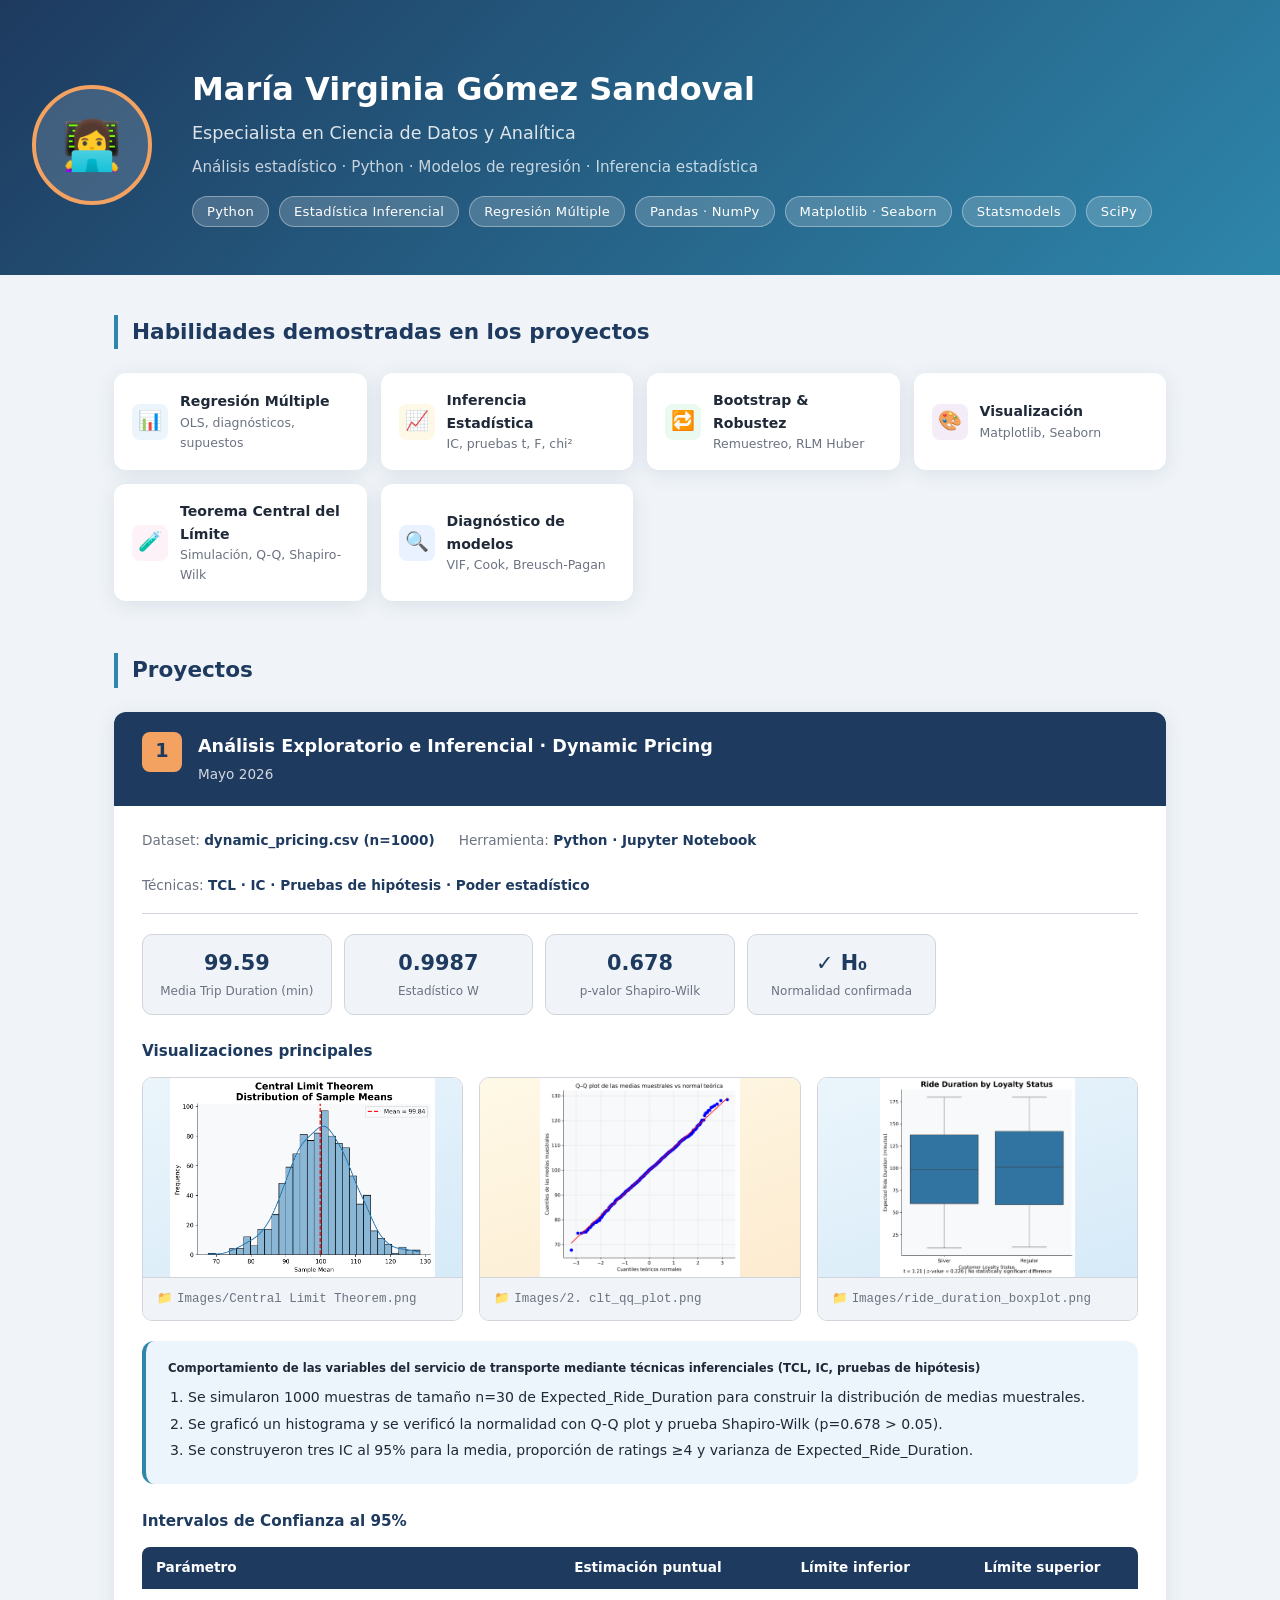
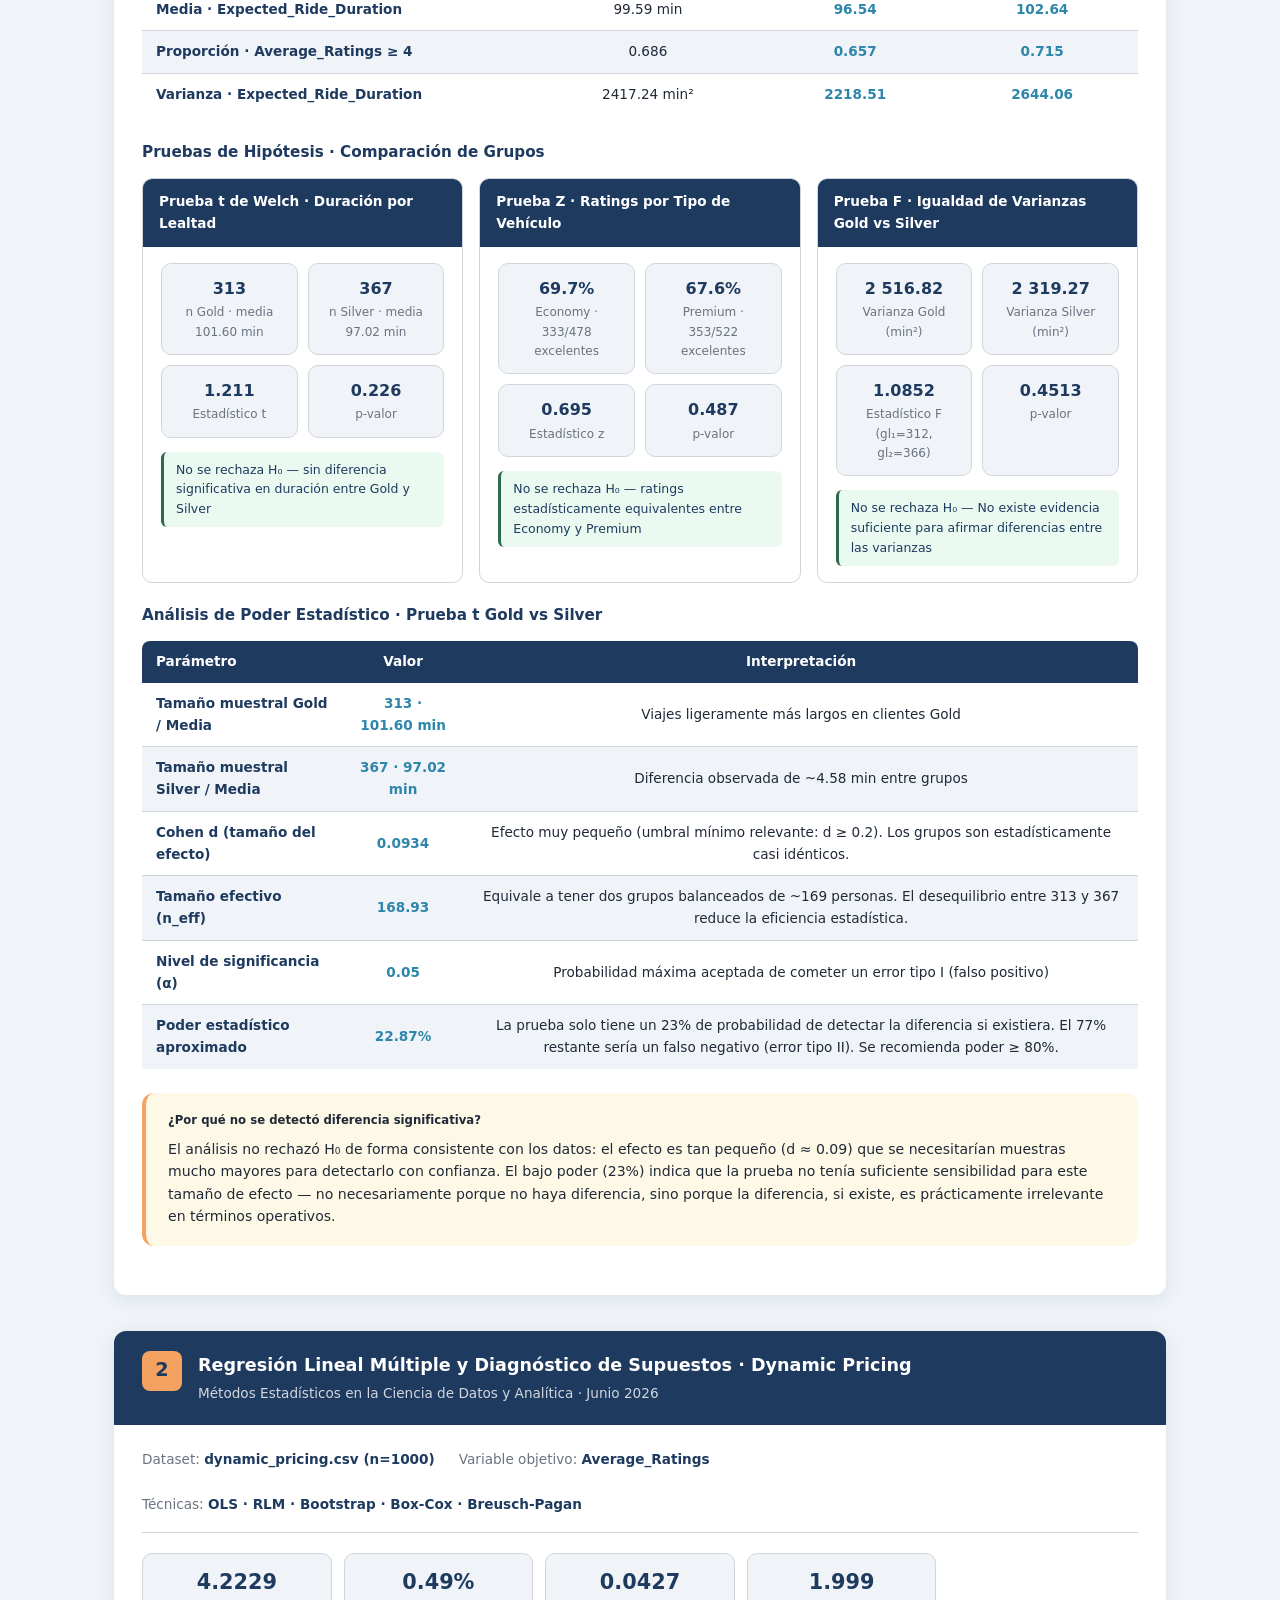
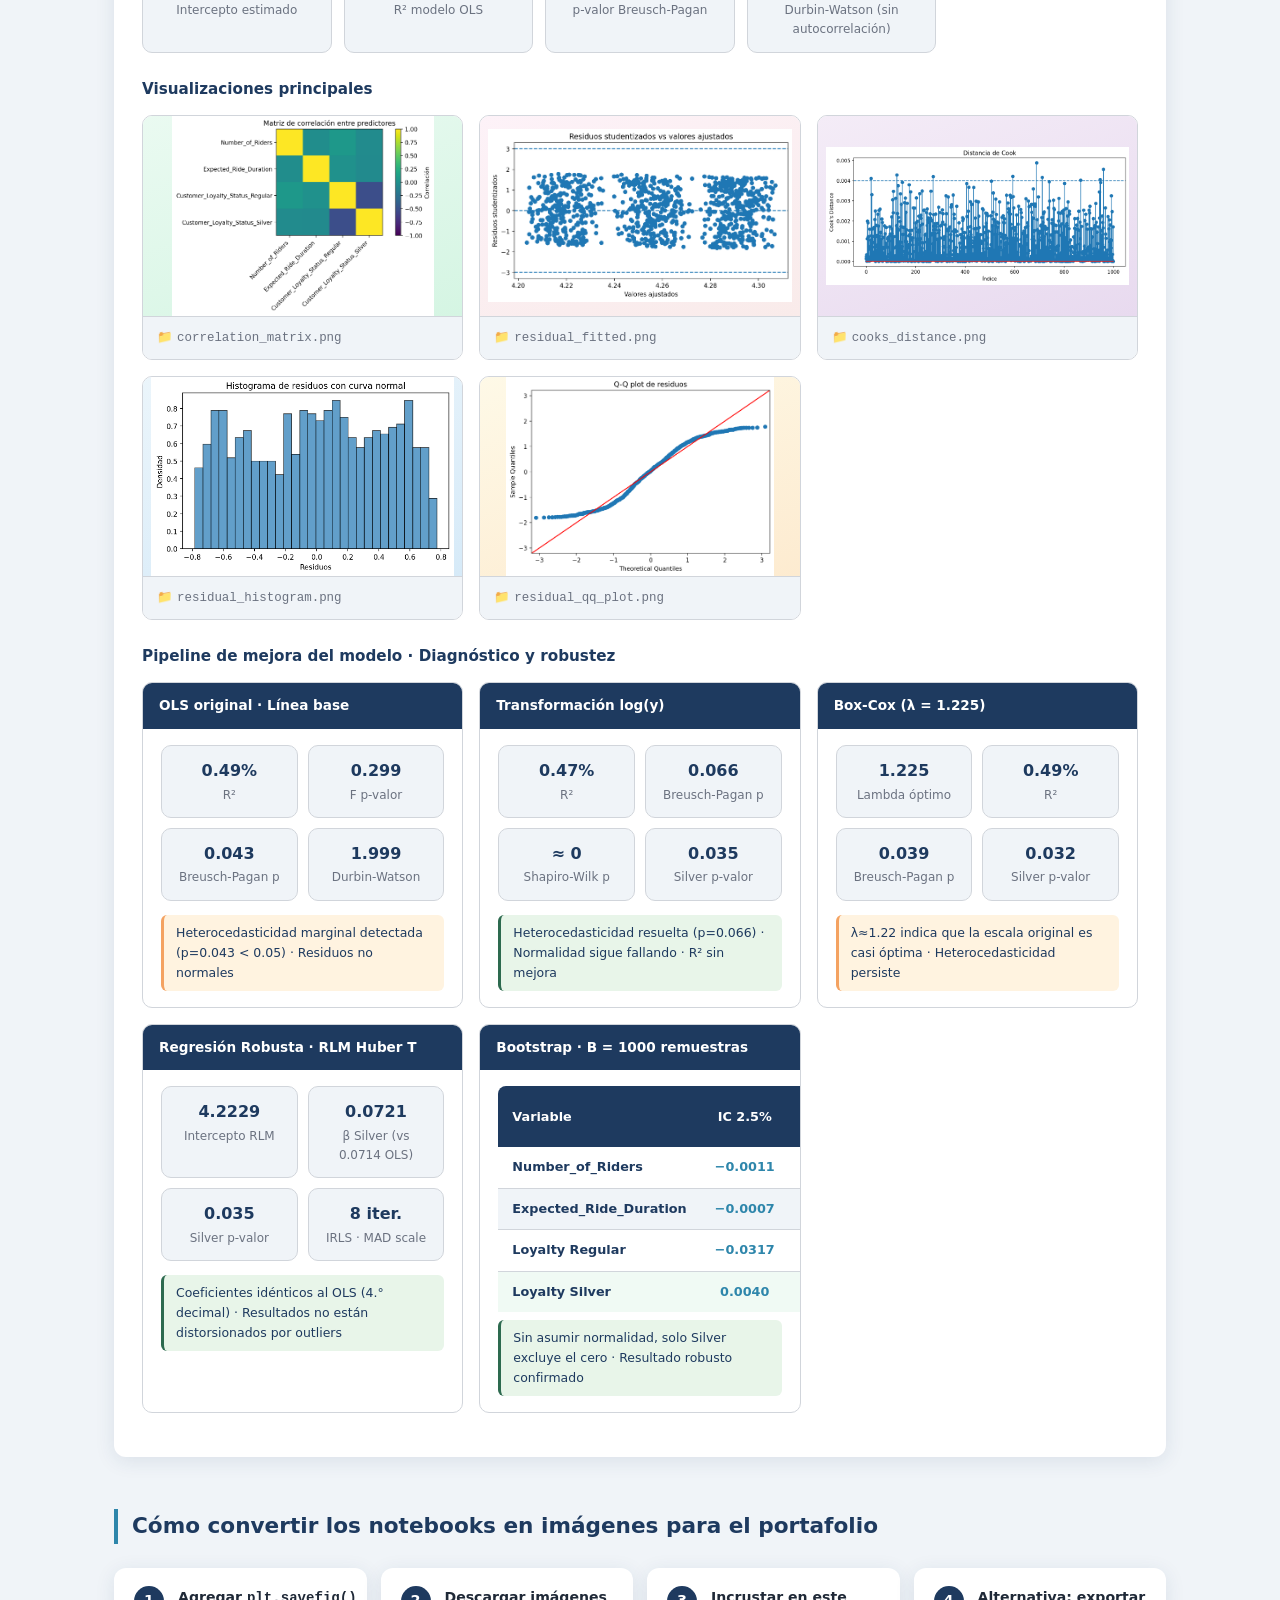
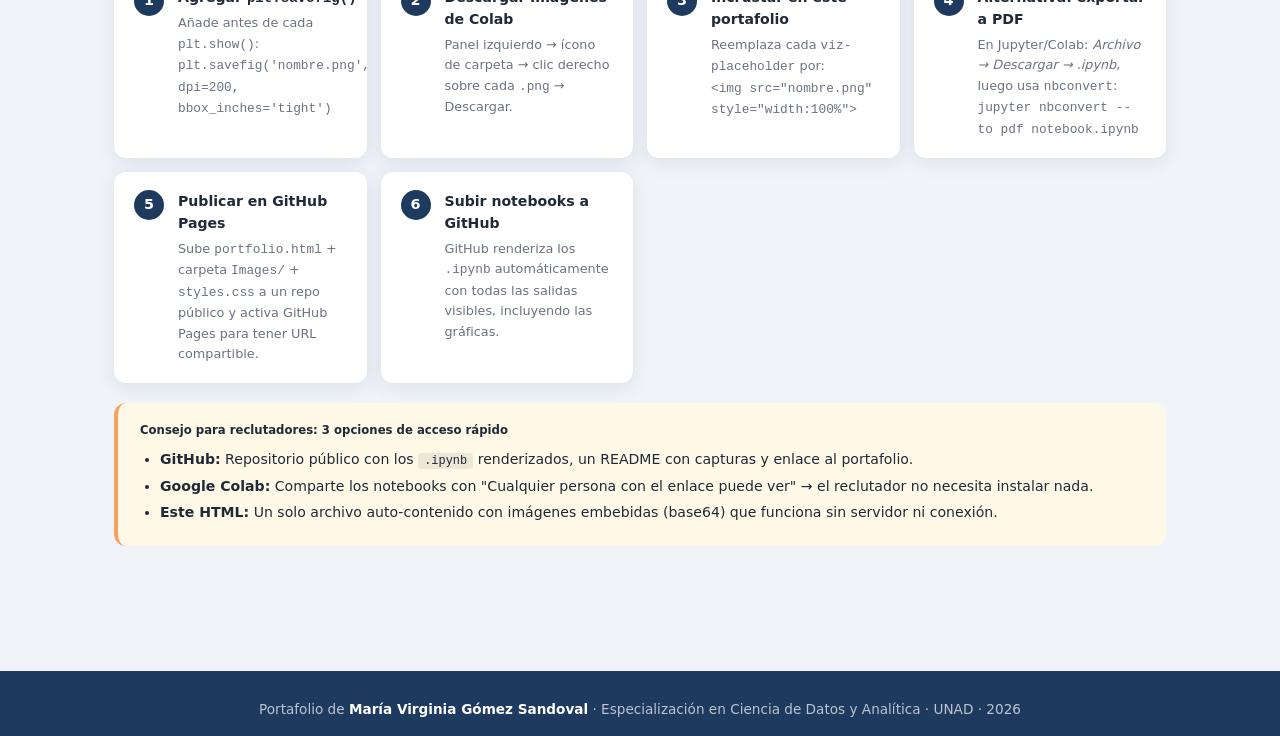
==== portfolio.html @ 922d4722 "Version estable del portafolio" ====
<!DOCTYPE html>
<html lang="es">
<head>
  <meta charset="UTF-8" />
  <meta name="viewport" content="width=device-width, initial-scale=1.0" />
  <title>Portafolio – María Virginia Gómez Sandoval</title>
  <link rel="stylesheet" href="styles.css" />
</head>
<body>

<!-- ══════════════════════════════════════════════════════════
     HERO
══════════════════════════════════════════════════════════ -->
<div class="hero">
  <div class="avatar">👩‍💻</div>
  <div class="hero-text">
    <h1>María Virginia Gómez Sandoval</h1>
    <h2>Especialista en Ciencia de Datos y Analítica</h2>
    <p>Análisis estadístico · Python · Modelos de regresión · Inferencia estadística</p>
    <div class="badges">
      <span class="badge">Python</span>
      <span class="badge">Estadística Inferencial</span>
      <span class="badge">Regresión Múltiple</span>
      <span class="badge">Pandas · NumPy</span>
      <span class="badge">Matplotlib · Seaborn</span>
      <span class="badge">Statsmodels</span>
      <span class="badge">SciPy</span>
    </div>
  </div>
</div>

<!-- ══════════════════════════════════════════════════════════
     CONTENIDO PRINCIPAL
══════════════════════════════════════════════════════════ -->
<div class="container">

  <!-- ─── HABILIDADES ─────────────────────────────────────── -->
  <section>
    <h2 class="section-title">Habilidades demostradas en los proyectos</h2>
    <div class="skills-grid">
      <div class="skill-card">
        <div class="skill-icon skill-icon--blue">📊</div>
        <div>
          <h4>Regresión Múltiple</h4>
          <p>OLS, diagnósticos, supuestos</p>
        </div>
      </div>
      <div class="skill-card">
        <div class="skill-icon skill-icon--yellow">📈</div>
        <div>
          <h4>Inferencia Estadística</h4>
          <p>IC, pruebas t, F, chi²</p>
        </div>
      </div>
      <div class="skill-card">
        <div class="skill-icon skill-icon--green">🔁</div>
        <div>
          <h4>Bootstrap & Robustez</h4>
          <p>Remuestreo, RLM Huber</p>
        </div>
      </div>
      <div class="skill-card">
        <div class="skill-icon skill-icon--purple">🎨</div>
        <div>
          <h4>Visualización</h4>
          <p>Matplotlib, Seaborn</p>
        </div>
      </div>
      <div class="skill-card">
        <div class="skill-icon skill-icon--pink">🧪</div>
        <div>
          <h4>Teorema Central del Límite</h4>
          <p>Simulación, Q-Q, Shapiro-Wilk</p>
        </div>
      </div>
      <div class="skill-card">
        <div class="skill-icon skill-icon--sky">🔍</div>
        <div>
          <h4>Diagnóstico de modelos</h4>
          <p>VIF, Cook, Breusch-Pagan</p>
        </div>
      </div>
    </div>
  </section>

  <!-- ─── PROYECTO 1 ──────────────────────────────────────── -->
  <section>
    <h2 class="section-title">Proyectos</h2>

    <div class="project-card">
      <div class="project-header">
        <div class="proj-number">1</div>
        <div>
          <h3>Análisis Exploratorio e Inferencial · Dynamic Pricing</h3>
          <p>Mayo 2026</p>
        </div>
      </div>

      <div class="project-body">

        <div class="project-meta">
          <div class="meta-item"><span>Dataset: </span><strong>dynamic_pricing.csv (n=1000)</strong></div>
          <div class="meta-item"><span>Herramienta: </span><strong>Python · Jupyter Notebook</strong></div>
          <div class="meta-item"><span>Técnicas: </span><strong>TCL · IC · Pruebas de hipótesis · Poder estadístico</strong></div>
        </div>

        <!-- Resultados numéricos clave -->
        <div class="results-grid">
          <div class="result-chip">
            <div class="value">99.59</div>
            <div class="label">Media Trip Duration (min)</div>
          </div>
          <div class="result-chip">
            <div class="value">0.9987</div>
            <div class="label">Estadístico W</div>
          </div>
          <div class="result-chip">
            <div class="value">0.678</div>
            <div class="label">p-valor Shapiro-Wilk</div>
          </div>
          <div class="result-chip">
            <div class="value">✓ H₀</div>
            <div class="label">Normalidad confirmada</div>
          </div>
        </div>

        <!-- Visualizaciones TCL -->
        <div class="viz-section">
          <h4>Visualizaciones principales</h4>
          <div class="viz-grid">

            <!-- Histograma -->
            <div class="viz-card">
              <div class="viz-placeholder viz-histogram">
                <img src="Images/Central Limit Theorem.png" alt="TCL · Distribución de medias muestrales" />
              </div>
              <div class="viz-card-footer">📁 <code>Images/Central Limit Theorem.png</code></div>
            </div>

            <div class="viz-card">
              <div class="viz-placeholder viz-qqplot">
                <img src="Images/qq_plot.png" alt="Q-Q Plot · Medias muestrales vs Normal teórica" />
              </div>
              <div class="viz-card-footer">📁 <code>Images/2. clt_qq_plot.png</code></div>
            </div>

            <!-- Boxplot -->
            <div class="viz-card">
              <div class="viz-placeholder viz-boxplot">
                <img src="Images/ride_duration_boxplot.png" alt="Boxplot · Expected Ride Duration por grupo" />
              </div>
              <div class="viz-card-footer">📁 <code>Images/ride_duration_boxplot.png</code></div>
            </div>

          </div>
        </div>

        <div class="info-box blue">
          <h5>Comportamiento de las variables del servicio de transporte mediante técnicas inferenciales (TCL, IC, pruebas de hipótesis)</h5>
          <ol>
            <li>Se simularon 1000 muestras de tamaño n=30 de Expected_Ride_Duration para construir la distribución de medias muestrales.</li>
            <li>Se graficó un histograma y se verificó la normalidad con Q-Q plot y prueba Shapiro-Wilk (p=0.678 &gt; 0.05).</li>
            <li>Se construyeron tres IC al 95% para la media, proporción de ratings ≥4 y varianza de Expected_Ride_Duration.</li>
          </ol>
        </div>

        <!-- Intervalos de Confianza -->
        <div class="viz-section">
          <h4>Intervalos de Confianza al 95%</h4>
          <table class="stats-table">
            <thead>
              <tr>
                <th>Parámetro</th>
                <th>Estimación puntual</th>
                <th>Límite inferior</th>
                <th>Límite superior</th>
              </tr>
            </thead>
            <tbody>
              <tr>
                <td>Media · Expected_Ride_Duration</td>
                <td>99.59 min</td>
                <td class="td-value">96.54</td>
                <td class="td-value">102.64</td>
              </tr>
              <tr>
                <td>Proporción · Average_Ratings ≥ 4</td>
                <td>0.686</td>
                <td class="td-value">0.657</td>
                <td class="td-value">0.715</td>
              </tr>
              <tr>
                <td>Varianza · Expected_Ride_Duration</td>
                <td>2417.24 min²</td>
                <td class="td-value">2218.51</td>
                <td class="td-value">2644.06</td>
              </tr>
            </tbody>
          </table>

          <!-- Pruebas de Hipótesis -->
          <h4 class="subsection-title">Pruebas de Hipótesis · Comparación de Grupos</h4>
          <div class="viz-grid viz-grid--wide">

            <div class="viz-card">
              <div class="test-card-header">Prueba t de Welch · Duración por Lealtad</div>
              <div class="test-card-body">
                <div class="test-chips-grid">
                  <div class="result-chip result-chip--sm">
                    <div class="value">313</div>
                    <div class="label">n Gold · media 101.60 min</div>
                  </div>
                  <div class="result-chip result-chip--sm">
                    <div class="value">367</div>
                    <div class="label">n Silver · media 97.02 min</div>
                  </div>
                  <div class="result-chip result-chip--sm">
                    <div class="value">1.211</div>
                    <div class="label">Estadístico t</div>
                  </div>
                  <div class="result-chip result-chip--sm">
                    <div class="value">0.226</div>
                    <div class="label">p-valor</div>
                  </div>
                </div>
                <div class="conclusion-box">
                  No se rechaza H₀ — sin diferencia significativa en duración entre Gold y Silver
                </div>
              </div>
            </div>

            <div class="viz-card">
              <div class="test-card-header">Prueba Z · Ratings por Tipo de Vehículo</div>
              <div class="test-card-body">
                <div class="test-chips-grid">
                  <div class="result-chip result-chip--sm">
                    <div class="value">69.7%</div>
                    <div class="label">Economy · 333/478 excelentes</div>
                  </div>
                  <div class="result-chip result-chip--sm">
                    <div class="value">67.6%</div>
                    <div class="label">Premium · 353/522 excelentes</div>
                  </div>
                  <div class="result-chip result-chip--sm">
                    <div class="value">0.695</div>
                    <div class="label">Estadístico z</div>
                  </div>
                  <div class="result-chip result-chip--sm">
                    <div class="value">0.487</div>
                    <div class="label">p-valor</div>
                  </div>
                </div>
                <div class="conclusion-box">
                  No se rechaza H₀ — ratings estadísticamente equivalentes entre Economy y Premium
                </div>
              </div>
            </div>

            <div class="viz-card">
              <div class="test-card-header">Prueba F · Igualdad de Varianzas Gold vs Silver</div>
              <div class="test-card-body">
                <div class="test-chips-grid">
                  <div class="result-chip result-chip--sm">
                    <div class="value">2 516.82</div>
                    <div class="label">Varianza Gold (min²)</div>
                  </div>
                  <div class="result-chip result-chip--sm">
                    <div class="value">2 319.27</div>
                    <div class="label">Varianza Silver (min²)</div>
                  </div>
                  <div class="result-chip result-chip--sm">
                    <div class="value">1.0852</div>
                    <div class="label">Estadístico F (gl₁=312, gl₂=366)</div>
                  </div>
                  <div class="result-chip result-chip--sm">
                    <div class="value">0.4513</div>
                    <div class="label">p-valor</div>
                  </div>
                </div>
                <div class="conclusion-box">
                  No se rechaza H₀ — No existe evidencia suficiente para afirmar diferencias entre las varianzas
                </div>
              </div>
            </div>

          </div>

          <!-- Análisis de poder estadístico -->
          <h4 class="subsection-title">Análisis de Poder Estadístico · Prueba t Gold vs Silver</h4>
          <table class="stats-table">
            <thead>
              <tr>
                <th>Parámetro</th>
                <th>Valor</th>
                <th>Interpretación</th>
              </tr>
            </thead>
            <tbody>
              <tr>
                <td>Tamaño muestral Gold / Media</td>
                <td class="td-value">313 · 101.60 min</td>
                <td>Viajes ligeramente más largos en clientes Gold</td>
              </tr>
              <tr>
                <td>Tamaño muestral Silver / Media</td>
                <td class="td-value">367 · 97.02 min</td>
                <td>Diferencia observada de ~4.58 min entre grupos</td>
              </tr>
              <tr>
                <td>Cohen d (tamaño del efecto)</td>
                <td class="td-value">0.0934</td>
                <td>Efecto muy pequeño (umbral mínimo relevante: d ≥ 0.2). Los grupos son estadísticamente casi idénticos.</td>
              </tr>
              <tr>
                <td>Tamaño efectivo (n_eff)</td>
                <td class="td-value">168.93</td>
                <td>Equivale a tener dos grupos balanceados de ~169 personas. El desequilibrio entre 313 y 367 reduce la eficiencia estadística.</td>
              </tr>
              <tr>
                <td>Nivel de significancia (α)</td>
                <td class="td-value">0.05</td>
                <td>Probabilidad máxima aceptada de cometer un error tipo I (falso positivo)</td>
              </tr>
              <tr>
                <td>Poder estadístico aproximado</td>
                <td class="td-value">22.87%</td>
                <td>La prueba solo tiene un 23% de probabilidad de detectar la diferencia si existiera. El 77% restante sería un falso negativo (error tipo II). Se recomienda poder ≥ 80%.</td>
              </tr>
            </tbody>
          </table>
          <div class="info-box amber">
            <h5>¿Por qué no se detectó diferencia significativa?</h5>
            <p>El análisis no rechazó H₀ de forma consistente con los datos: el efecto es tan pequeño (d ≈ 0.09) que se necesitarían muestras mucho mayores para detectarlo con confianza. El bajo poder (23%) indica que la prueba no tenía suficiente sensibilidad para este tamaño de efecto — no necesariamente porque no haya diferencia, sino porque la diferencia, si existe, es prácticamente irrelevante en términos operativos.</p>
          </div>

        </div>

      </div>
    </div>

    <!-- ─── PROYECTO 2 ────────────────────────────────────── -->
    <div class="project-card">
      <div class="project-header">
        <div class="proj-number">2</div>
        <div>
          <h3>Regresión Lineal Múltiple y Diagnóstico de Supuestos · Dynamic Pricing</h3>
          <p>Métodos Estadísticos en la Ciencia de Datos y Analítica · Junio 2026</p>
        </div>
      </div>

      <div class="project-body">

        <div class="project-meta">
          <div class="meta-item"><span>Dataset: </span><strong>dynamic_pricing.csv (n=1000)</strong></div>
          <div class="meta-item"><span>Variable objetivo: </span><strong>Average_Ratings</strong></div>
          <div class="meta-item"><span>Técnicas: </span><strong>OLS · RLM · Bootstrap · Box-Cox · Breusch-Pagan</strong></div>
        </div>

        <!-- Resultados numéricos clave -->
        <div class="results-grid">
          <div class="result-chip">
            <div class="value">4.2229</div>
            <div class="label">Intercepto estimado</div>
          </div>
          <div class="result-chip">
            <div class="value">0.49%</div>
            <div class="label">R² modelo OLS</div>
          </div>
          <div class="result-chip">
            <div class="value">0.0427</div>
            <div class="label">p-valor Breusch-Pagan</div>
          </div>
          <div class="result-chip">
            <div class="value">1.999</div>
            <div class="label">Durbin-Watson (sin autocorrelación)</div>
          </div>
        </div>

        <!-- Visualizaciones mockup -->
        <div class="viz-section">
          <h4>Visualizaciones principales</h4>
          <div class="viz-grid">

            <!-- Heatmap correlación -->
            <div class="viz-card">
              <div class="viz-placeholder viz-heatmap">
                <img src="Images/correlation_matrix.png" alt="Matriz de Correlación" class="viz-label">
              </div>
              <div class="viz-card-footer">
                📁 <code>correlation_matrix.png</code>
              </div>
            </div>

            <!-- Residuos vs ajustados -->
            <div class="viz-card">
              <div class="viz-placeholder viz-scatter">
                <img src="Images/residual_fitted.png" alt="Residuos vs Valores Ajustados" class="viz-label">
              </div>
              <div class="viz-card-footer">
                📁 <code>residual_fitted.png</code>
              </div>
            </div>

            <!-- Cook's distance -->
            <div class="viz-card">
              <div class="viz-placeholder viz-cook">
                <img src="Images/cooks_distance.png" alt="Distancia de Cook · Observaciones influyentes" class="viz-label">
              </div>
              <div class="viz-card-footer">
                📁 <code>cooks_distance.png</code>
              </div>
            </div>

            <!-- Histograma de residuos -->
            <div class="viz-card">
              <div class="viz-placeholder viz-histogram">
                <img src="Images/residual_histogram.png" alt="Histograma de Residuos" class="viz-label">
              </div>
              <div class="viz-card-footer">
                📁 <code>residual_histogram.png</code>
              </div>
            </div>

            <!-- Q-Q plot de residuos -->
            <div class="viz-card">
              <div class="viz-placeholder viz-qqplot">
                <img src="Images/residual_qq_plot.png" alt="Q-Q Plot de Residuos" class="viz-label">
              </div>
              <div class="viz-card-footer">
                📁 <code>residual_qq_plot.png</code>
              </div>
            </div>

          </div>
        </div>

        <!-- Pipeline de modelos -->
        <div class="viz-section">
          <h4>Pipeline de mejora del modelo · Diagnóstico y robustez</h4>

          <div class="viz-grid viz-grid--wide">

            <!-- OLS original -->
            <div class="viz-card">
              <div class="test-card-header">OLS original · Línea base</div>
              <div class="test-card-body">
                <div class="test-chips-grid">
                  <div class="result-chip result-chip--sm"><div class="value">0.49%</div><div class="label">R²</div></div>
                  <div class="result-chip result-chip--sm"><div class="value">0.299</div><div class="label">F p-valor</div></div>
                  <div class="result-chip result-chip--sm"><div class="value">0.043</div><div class="label">Breusch-Pagan p</div></div>
                  <div class="result-chip result-chip--sm"><div class="value">1.999</div><div class="label">Durbin-Watson</div></div>
                </div>
                <div class="conclusion-box" style="background:#fff3e0;border-color:#f4a261;">
                  Heterocedasticidad marginal detectada (p=0.043 &lt; 0.05) · Residuos no normales
                </div>
              </div>
            </div>

            <!-- Log -->
            <div class="viz-card">
              <div class="test-card-header">Transformación log(y)</div>
              <div class="test-card-body">
                <div class="test-chips-grid">
                  <div class="result-chip result-chip--sm"><div class="value">0.47%</div><div class="label">R²</div></div>
                  <div class="result-chip result-chip--sm"><div class="value">0.066</div><div class="label">Breusch-Pagan p</div></div>
                  <div class="result-chip result-chip--sm"><div class="value">≈ 0</div><div class="label">Shapiro-Wilk p</div></div>
                  <div class="result-chip result-chip--sm"><div class="value">0.035</div><div class="label">Silver p-valor</div></div>
                </div>
                <div class="conclusion-box" style="background:#e8f5e9;border-color:#2D6A4F;">
                  Heterocedasticidad resuelta (p=0.066) · Normalidad sigue fallando · R² sin mejora
                </div>
              </div>
            </div>

            <!-- Box-Cox -->
            <div class="viz-card">
              <div class="test-card-header">Box-Cox (λ = 1.225)</div>
              <div class="test-card-body">
                <div class="test-chips-grid">
                  <div class="result-chip result-chip--sm"><div class="value">1.225</div><div class="label">Lambda óptimo</div></div>
                  <div class="result-chip result-chip--sm"><div class="value">0.49%</div><div class="label">R²</div></div>
                  <div class="result-chip result-chip--sm"><div class="value">0.039</div><div class="label">Breusch-Pagan p</div></div>
                  <div class="result-chip result-chip--sm"><div class="value">0.032</div><div class="label">Silver p-valor</div></div>
                </div>
                <div class="conclusion-box" style="background:#fff3e0;border-color:#f4a261;">
                  λ≈1.22 indica que la escala original es casi óptima · Heterocedasticidad persiste
                </div>
              </div>
            </div>

            <!-- RLM Huber -->
            <div class="viz-card">
              <div class="test-card-header">Regresión Robusta · RLM Huber T</div>
              <div class="test-card-body">
                <div class="test-chips-grid">
                  <div class="result-chip result-chip--sm"><div class="value">4.2229</div><div class="label">Intercepto RLM</div></div>
                  <div class="result-chip result-chip--sm"><div class="value">0.0721</div><div class="label">β Silver (vs 0.0714 OLS)</div></div>
                  <div class="result-chip result-chip--sm"><div class="value">0.035</div><div class="label">Silver p-valor</div></div>
                  <div class="result-chip result-chip--sm"><div class="value">8 iter.</div><div class="label">IRLS · MAD scale</div></div>
                </div>
                <div class="conclusion-box" style="background:#e8f5e9;border-color:#2D6A4F;">
                  Coeficientes idénticos al OLS (4.° decimal) · Resultados no están distorsionados por outliers
                </div>
              </div>
            </div>

            <!-- Bootstrap -->
            <div class="viz-card">
              <div class="test-card-header">Bootstrap · B = 1000 remuestras</div>
              <div class="test-card-body">
                <table class="stats-table" style="font-size:0.8rem;margin:0;">
                  <thead>
                    <tr><th>Variable</th><th>IC 2.5%</th><th>IC 97.5%</th><th>Excluye 0</th></tr>
                  </thead>
                  <tbody>
                    <tr><td>Number_of_Riders</td><td class="td-value">−0.0011</td><td class="td-value">0.0013</td><td style="color:#888;">No</td></tr>
                    <tr><td>Expected_Ride_Duration</td><td class="td-value">−0.0007</td><td class="td-value">0.0004</td><td style="color:#888;">No</td></tr>
                    <tr><td>Loyalty Regular</td><td class="td-value">−0.0317</td><td class="td-value">0.1040</td><td style="color:#888;">No</td></tr>
                    <tr style="background:#f0faf4;"><td><strong>Loyalty Silver</strong></td><td class="td-value"><strong>0.0040</strong></td><td class="td-value"><strong>0.1367</strong></td><td style="color:#2D6A4F;font-weight:600;">Sí ✓</td></tr>
                  </tbody>
                </table>
                <div class="conclusion-box" style="margin-top:0.5rem;background:#e8f5e9;border-color:#2D6A4F;">
                  Sin asumir normalidad, solo Silver excluye el cero · Resultado robusto confirmado
                </div>
              </div>
            </div>

          </div>
        </div>

      </div>
    </div>
  </section>

  <!-- ─── GUÍA DE EXPORTACIÓN ─────────────────────────────── -->
  <section>
    <h2 class="section-title">Cómo convertir los notebooks en imágenes para el portafolio</h2>
    <div class="export-steps">

      <div class="step">
        <div class="step-num">1</div>
        <div>
          <h5>Agregar <code>plt.savefig()</code></h5>
          <p>Añade antes de cada <code>plt.show()</code>:<br>
          <code>plt.savefig('nombre.png', dpi=200, bbox_inches='tight')</code></p>
        </div>
      </div>

      <div class="step">
        <div class="step-num">2</div>
        <div>
          <h5>Descargar imágenes de Colab</h5>
          <p>Panel izquierdo → ícono de carpeta → clic derecho sobre cada <code>.png</code> → Descargar.</p>
        </div>
      </div>

      <div class="step">
        <div class="step-num">3</div>
        <div>
          <h5>Incrustar en este portafolio</h5>
          <p>Reemplaza cada <code>viz-placeholder</code> por:<br>
          <code>&lt;img src="nombre.png" style="width:100%"&gt;</code></p>
        </div>
      </div>

      <div class="step">
        <div class="step-num">4</div>
        <div>
          <h5>Alternativa: exportar a PDF</h5>
          <p>En Jupyter/Colab: <em>Archivo → Descargar → .ipynb</em>, luego usa <code>nbconvert</code>:<br>
          <code>jupyter nbconvert --to pdf notebook.ipynb</code></p>
        </div>
      </div>

      <div class="step">
        <div class="step-num">5</div>
        <div>
          <h5>Publicar en GitHub Pages</h5>
          <p>Sube <code>portfolio.html</code> + carpeta <code>Images/</code> + <code>styles.css</code> a un repo público y activa GitHub Pages para tener URL compartible.</p>
        </div>
      </div>

      <div class="step">
        <div class="step-num">6</div>
        <div>
          <h5>Subir notebooks a GitHub</h5>
          <p>GitHub renderiza los <code>.ipynb</code> automáticamente con todas las salidas visibles, incluyendo las gráficas.</p>
        </div>
      </div>

    </div>

    <div class="info-box amber">
      <h5>Consejo para reclutadores: 3 opciones de acceso rápido</h5>
      <ul>
        <li><strong>GitHub:</strong> Repositorio público con los <code>.ipynb</code> renderizados, un README con capturas y enlace al portafolio.</li>
        <li><strong>Google Colab:</strong> Comparte los notebooks con "Cualquier persona con el enlace puede ver" → el reclutador no necesita instalar nada.</li>
        <li><strong>Este HTML:</strong> Un solo archivo auto-contenido con imágenes embebidas (base64) que funciona sin servidor ni conexión.</li>
      </ul>
    </div>
  </section>

</div><!-- /container -->

<footer>
  Portafolio de <strong>María Virginia Gómez Sandoval</strong> ·
  Especialización en Ciencia de Datos y Analítica · UNAD · 2026
</footer>

</body>
</html>
---- styles.css ----
/* ── Reset & variables ──────────────────────────────────── */
*, *::before, *::after { box-sizing: border-box; margin: 0; padding: 0; }

:root {
    --navy:   #1E3A5F;
    --teal:   #2E86AB;
    --orange: #F4A261;
    --green:  #2D6A4F;
    --light:  #F0F4F8;
    --white:  #FFFFFF;
    --gray:   #6B7280;
    --border: #D1D5DB;
    --radius: 12px;
    --shadow: 0 4px 20px rgba(30,58,95,0.10);
}

body {
  font-family: 'Segoe UI', system-ui, sans-serif;
  background: var(--light);
  color: #1F2937;
  line-height: 1.6;
}

/* ── Header / Hero ──────────────────────────────────────── */
    .hero {
      background: linear-gradient(135deg, var(--navy) 0%, var(--teal) 100%);
      color: var(--white);
      padding: 64px 32px 48px;
      display: flex;
      align-items: center;
      gap: 40px;
      flex-wrap: wrap;
    }

.avatar {
  width: 120px; height: 120px;
  border-radius: 50%;
  border: 4px solid var(--orange);
  background: rgba(255,255,255,0.15);
  display: flex; align-items: center; justify-content: center;
  font-size: 48px;
  flex-shrink: 0;
}

.hero-text h1 { font-size: 2rem; font-weight: 700; }
.hero-text h2 {
  font-size: 1.1rem; font-weight: 400;
  opacity: 0.85; margin-top: 4px;
}
.hero-text p  { margin-top: 8px; opacity: 0.75; font-size: 0.95rem; }

.badges { display: flex; gap: 10px; flex-wrap: wrap; margin-top: 16px; }
.badge {
  background: rgba(255,255,255,0.18);
  border: 1px solid rgba(255,255,255,0.35);
  border-radius: 20px;
  padding: 4px 14px;
  font-size: 0.82rem;
  letter-spacing: 0.02em;
}

/* ── Layout ─────────────────────────────────────────────── */
.container { max-width: 1100px; margin: 0 auto; padding: 40px 24px; }

section + section { margin-top: 52px; }

.section-title {
  font-size: 1.35rem; font-weight: 700; color: var(--navy);
  border-left: 4px solid var(--teal);
  padding-left: 14px; margin-bottom: 24px;
}

/* ── Skills ─────────────────────────────────────────────── */
.skills-grid {
  display: grid;
  grid-template-columns: repeat(auto-fill, minmax(200px, 1fr));
  gap: 14px;
}

.skill-card {
  background: var(--white);
  border-radius: var(--radius);
  padding: 16px 18px;
  box-shadow: var(--shadow);
  display: flex; align-items: center; gap: 12px;
}

.skill-icon {
  width: 36px; height: 36px; border-radius: 8px;
  display: flex; align-items: center; justify-content: center;
  font-size: 1.2rem; flex-shrink: 0;
}

.skill-card h4 { font-size: 0.88rem; font-weight: 600; }
.skill-card p  { font-size: 0.78rem; color: var(--gray); }

/* ── Project cards ──────────────────────────────────────── */
.project-card {
  background: var(--white);
  border-radius: var(--radius);
  box-shadow: var(--shadow);
  overflow: hidden;
  margin-bottom: 36px;
}

.project-header {
  background: var(--navy);
  color: var(--white);
  padding: 20px 28px;
  display: flex; align-items: flex-start; gap: 16px;
}

.proj-number {
  background: var(--orange);
  color: var(--navy);
  font-weight: 800;
  font-size: 1.2rem;
  border-radius: 8px;
  width: 40px; height: 40px;
  display: flex; align-items: center; justify-content: center;
  flex-shrink: 0;
}

.project-header h3 { font-size: 1.1rem; margin-bottom: 4px; }
.project-header p  { font-size: 0.85rem; opacity: 0.8; }

.project-body { padding: 24px 28px; }

.project-meta {
  display: flex; gap: 24px; flex-wrap: wrap;
  margin-bottom: 20px; padding-bottom: 16px;
  border-bottom: 1px solid var(--border);
}

.meta-item { font-size: 0.85rem; }
.meta-item span { color: var(--gray); }
.meta-item strong { color: var(--navy); }

/* ── Visualization grid ─────────────────────────────────── */
.viz-section h4 {
  font-size: 0.95rem; font-weight: 600;
  color: var(--navy); margin-bottom: 14px;
}

.viz-grid {
  display: grid;
  grid-template-columns: repeat(auto-fill, minmax(280px, 1fr));
  gap: 16px;
  margin-bottom: 20px;
}

.viz-card {
  border: 1px solid var(--border);
  border-radius: 10px;
  overflow: hidden;
  transition: box-shadow 0.2s;
}
.viz-card:hover { box-shadow: 0 6px 24px rgba(46,134,171,0.18); }

.viz-placeholder {
  width: 100%; aspect-ratio: 16/10;
  display: flex; flex-direction: column;
  align-items: center; justify-content: center;
  gap: 8px; font-size: 0.8rem; color: var(--gray);
  position: relative; overflow: hidden;
}

.viz-placeholder img {
  width: 100%;
  height: 100%;
  object-fit: contain;
  display: block;
}

/* Estilos de cada placeholder imitando gráficas reales */
.viz-histogram { background: linear-gradient(160deg,#EBF5FB,#D6EAF8); }
.viz-qqplot    { background: linear-gradient(160deg,#FEF9E7,#FDEBD0); }
.viz-heatmap   { background: linear-gradient(160deg,#EAFAF1,#D5F5E3); }
.viz-scatter   { background: linear-gradient(160deg,#FDF2F8,#F9EBEA); }
.viz-ic        { background: linear-gradient(160deg,#EAF2FF,#D6E4F0); }
.viz-cook      { background: linear-gradient(160deg,#F4ECF7,#E8DAEF); }

/* Simulación de barras en histogramas */
.fake-chart {
  width: 90%; height: 70%;
  display: flex; align-items: flex-end; gap: 3px;
  padding: 0 4px;
}

.bar {
  flex: 1; border-radius: 3px 3px 0 0;
  background: var(--teal); opacity: 0.7;
}

/* Línea diagonal para Q-Q */
.fake-qq {
  width: 80%; height: 70%;
  border-left: 2px solid #aaa;
  border-bottom: 2px solid #aaa;
  position: relative;
}
.fake-qq::after {
  content: '';
  position: absolute;
  left: 0; bottom: 0;
  width: 100%; height: 100%;
  background: linear-gradient(
    to top right,
    transparent calc(50% - 1px),
    var(--orange) calc(50% - 1px),
    var(--orange) calc(50% + 1px),
    transparent calc(50% + 1px)
  );
}

/* Cuadrícula para heatmap */
.fake-heatmap {
  display: grid; grid-template-columns: repeat(4,1fr);
  gap: 3px; width: 80%; height: 70%;
}
.heat-cell { border-radius: 3px; }

/* Puntos para scatter */
.fake-scatter {
  width: 80%; height: 70%;
  border-left: 2px solid #aaa;
  border-bottom: 2px solid #aaa;
  position: relative;
}
.dot {
  position: absolute;
  width: 6px; height: 6px;
  border-radius: 50%;
  background: var(--navy);
  opacity: 0.6;
}

/* Curvas para IC */
.fake-ic {
  width: 90%; height: 70%;
  position: relative;
}

.viz-label {
  font-size: 0.78rem; font-weight: 600;
  color: var(--navy); text-align: center;
  padding: 0 8px;
}

.viz-card-footer {
  background: var(--light);
  padding: 10px 14px;
  font-size: 0.78rem; color: var(--gray);
  border-top: 1px solid var(--border);
}

/* ── Instruction box ────────────────────────────────────── */
.info-box {
  border-radius: var(--radius);
  padding: 18px 22px;
  margin-top: 20px;
  margin-bottom: 25px;
  font-size: 0.88rem;
}
.info-box.blue  { background: #EBF5FB; border-left: 4px solid var(--teal);  }
.info-box.amber { background: #FEF9E7; border-left: 4px solid var(--orange);}
.info-box.green { background: #EAFAF1; border-left: 4px solid var(--green); }

.info-box h5 { font-weight: 700; margin-bottom: 8px; }

.info-box ol, .info-box ul { padding-left: 20px; }
.info-box li { margin-bottom: 4px; }
.info-box code {
  background: rgba(0,0,0,0.07);
  border-radius: 4px;
  padding: 1px 6px;
  font-family: monospace;
  font-size: 0.85em;
}

/* ── Key results ────────────────────────────────────────── */
.results-grid {
  display: grid;
  grid-template-columns: repeat(auto-fill, minmax(170px,1fr));
  gap: 12px; margin-top: 16px;
}

.result-chip {
  background: var(--light);
  border-radius: 10px;
  padding: 12px 14px;
  border: 1px solid var(--border);
  text-align: center;
}
.result-chip .value { font-size: 1.3rem; font-weight: 800; color: var(--navy); }
.result-chip .label { font-size: 0.75rem; color: var(--gray); margin-top: 2px; }

/* ── Skill icon colors ──────────────────────────────────── */
.skill-icon--blue   { background: #EBF5FB; }
.skill-icon--yellow { background: #FEF9E7; }
.skill-icon--green  { background: #EAFAF1; }
.skill-icon--purple { background: #F4ECF7; }
.skill-icon--pink   { background: #FDF2F8; }
.skill-icon--sky    { background: #EAF2FF; }

/* ── Viz label emphasis ─────────────────────────────────── */
.viz-label em { font-weight: 400; font-size: 0.72rem; }

/* ── Viz section spacing ────────────────────────────────── */
.viz-section { margin-top: 24px; }

/* ── Stats table ─────────────────────────────────────────── */
.stats-table {
  width: 100%;
  border-collapse: collapse;
  font-size: 0.85rem;
  margin-bottom: 24px;
}
.stats-table thead tr { background: var(--navy); color: var(--white); }
.stats-table th {
  padding: 10px 14px;
  text-align: center;
}
.stats-table th:first-child { text-align: left; border-radius: 8px 0 0 0; }
.stats-table th:last-child  { border-radius: 0 8px 0 0; }
.stats-table tbody tr:nth-child(odd)  { background: var(--white); }
.stats-table tbody tr:nth-child(even) { background: var(--light); }
.stats-table td {
  padding: 10px 14px;
  border-bottom: 1px solid var(--border);
}
.stats-table td:first-child     { font-weight: 600; color: var(--navy); }
.stats-table td:not(:first-child) { text-align: center; }
.stats-table tbody tr:last-child td { border-bottom: none; }
.td-value { color: var(--teal); font-weight: 600; }

/* ── Subsection heading ─────────────────────────────────── */
.subsection-title {
  font-size: 0.95rem; font-weight: 600;
  color: var(--navy); margin-bottom: 14px; margin-top: 4px;
}

/* ── Viz grid wide variant ──────────────────────────────── */
.viz-grid--wide { grid-template-columns: repeat(auto-fill, minmax(300px, 1fr)); }

/* ── Viz card full-width ────────────────────────────────── */
.viz-card--full { margin-top: 16px; }

/* ── Test cards ─────────────────────────────────────────── */
.test-card-header {
  background: var(--navy);
  color: var(--white);
  padding: 12px 16px;
  font-size: 0.85rem;
  font-weight: 700;
}
.test-card-body { padding: 16px 18px; }
.test-chips-grid {
  display: grid;
  grid-template-columns: 1fr 1fr;
  gap: 10px;
  margin-bottom: 14px;
}

/* ── Result chip small variant ──────────────────────────── */
.result-chip--sm .value { font-size: 1rem; }

/* ── Conclusion box ─────────────────────────────────────── */
.conclusion-box {
  background: #EAFAF1;
  border-left: 3px solid var(--green);
  border-radius: 6px;
  padding: 8px 12px;
  font-size: 0.78rem;
  color: var(--navy);
}
.conclusion-box--center { text-align: center; width: calc(100% - 16px); }

/* ── Shapiro-Wilk card internals ────────────────────────── */
.shapiro-card {
  flex-direction: column;
  gap: 10px;
  padding: 20px;
}
.shapiro-title    { font-size: 0.88rem; font-weight: 700; color: var(--navy); }
.shapiro-subtitle { font-size: 0.75rem; color: var(--gray); text-align: center; }
.shapiro-chips    { display: flex; gap: 10px; width: 100%; padding: 0 8px; }
.shapiro-chips .result-chip { flex: 1; }

/* ── Boxplot placeholder ─────────────────────────────────── */
.viz-boxplot {
  background: linear-gradient(160deg, #EBF5FB, #D6EAF8);
}
.viz-boxplot img { object-fit: contain; }

/* ── Export guide ───────────────────────────────────────── */
.export-steps {
  display: grid;
  grid-template-columns: repeat(auto-fill, minmax(220px,1fr));
  gap: 14px;
}

.step {
  background: var(--white);
  border-radius: var(--radius);
  box-shadow: var(--shadow);
  padding: 18px 20px;
  display: flex; gap: 14px; align-items: flex-start;
}

.step-num {
  background: var(--navy);
  color: var(--white);
  border-radius: 50%;
  width: 30px; height: 30px;
  flex-shrink: 0;
  display: flex; align-items: center; justify-content: center;
  font-weight: 700; font-size: 0.9rem;
}

.step h5 { font-size: 0.88rem; font-weight: 700; margin-bottom: 4px; }
.step p  { font-size: 0.80rem; color: var(--gray); }

/* ── Footer ─────────────────────────────────────────────── */
footer {
  background: var(--navy);
  color: rgba(255,255,255,0.7);
  text-align: center;
  padding: 28px;
  font-size: 0.85rem;
  margin-top: 60px;
}
footer strong { color: var(--white); }

/* ── Fake heatmap cell colors ──────────────────────────────── */
.fake-heatmap .heat-cell:nth-child(1),
.fake-heatmap .heat-cell:nth-child(6),
.fake-heatmap .heat-cell:nth-child(11),
.fake-heatmap .heat-cell:nth-child(16) { background: #1A5276; }
.fake-heatmap .heat-cell:nth-child(2),
.fake-heatmap .heat-cell:nth-child(5),
.fake-heatmap .heat-cell:nth-child(12),
.fake-heatmap .heat-cell:nth-child(15) { background: #2E86AB; }
.fake-heatmap .heat-cell:nth-child(3),
.fake-heatmap .heat-cell:nth-child(8),
.fake-heatmap .heat-cell:nth-child(9),
.fake-heatmap .heat-cell:nth-child(14) { background: #85C1E9; }
.fake-heatmap .heat-cell:nth-child(4),
.fake-heatmap .heat-cell:nth-child(7),
.fake-heatmap .heat-cell:nth-child(10),
.fake-heatmap .heat-cell:nth-child(13) { background: #D6EAF8; }

/* ── Fake scatter dot positions ────────────────────────────── */
.fake-scatter .dot:nth-child(1)  { left: 10%; top: 30%; }
.fake-scatter .dot:nth-child(2)  { left: 20%; top: 55%; }
.fake-scatter .dot:nth-child(3)  { left: 30%; top: 40%; }
.fake-scatter .dot:nth-child(4)  { left: 40%; top: 20%; }
.fake-scatter .dot:nth-child(5)  { left: 50%; top: 65%; }
.fake-scatter .dot:nth-child(6)  { left: 60%; top: 45%; }
.fake-scatter .dot:nth-child(7)  { left: 70%; top: 30%; }
.fake-scatter .dot:nth-child(8)  { left: 80%; top: 55%; }
.fake-scatter .dot:nth-child(9)  { left: 90%; top: 42%; }
.fake-scatter .dot:nth-child(10) { left: 15%; top: 70%; }
.fake-scatter .dot:nth-child(11) { left: 55%; top: 22%; }
.fake-scatter .dot:nth-child(12) { left: 75%; top: 68%; }
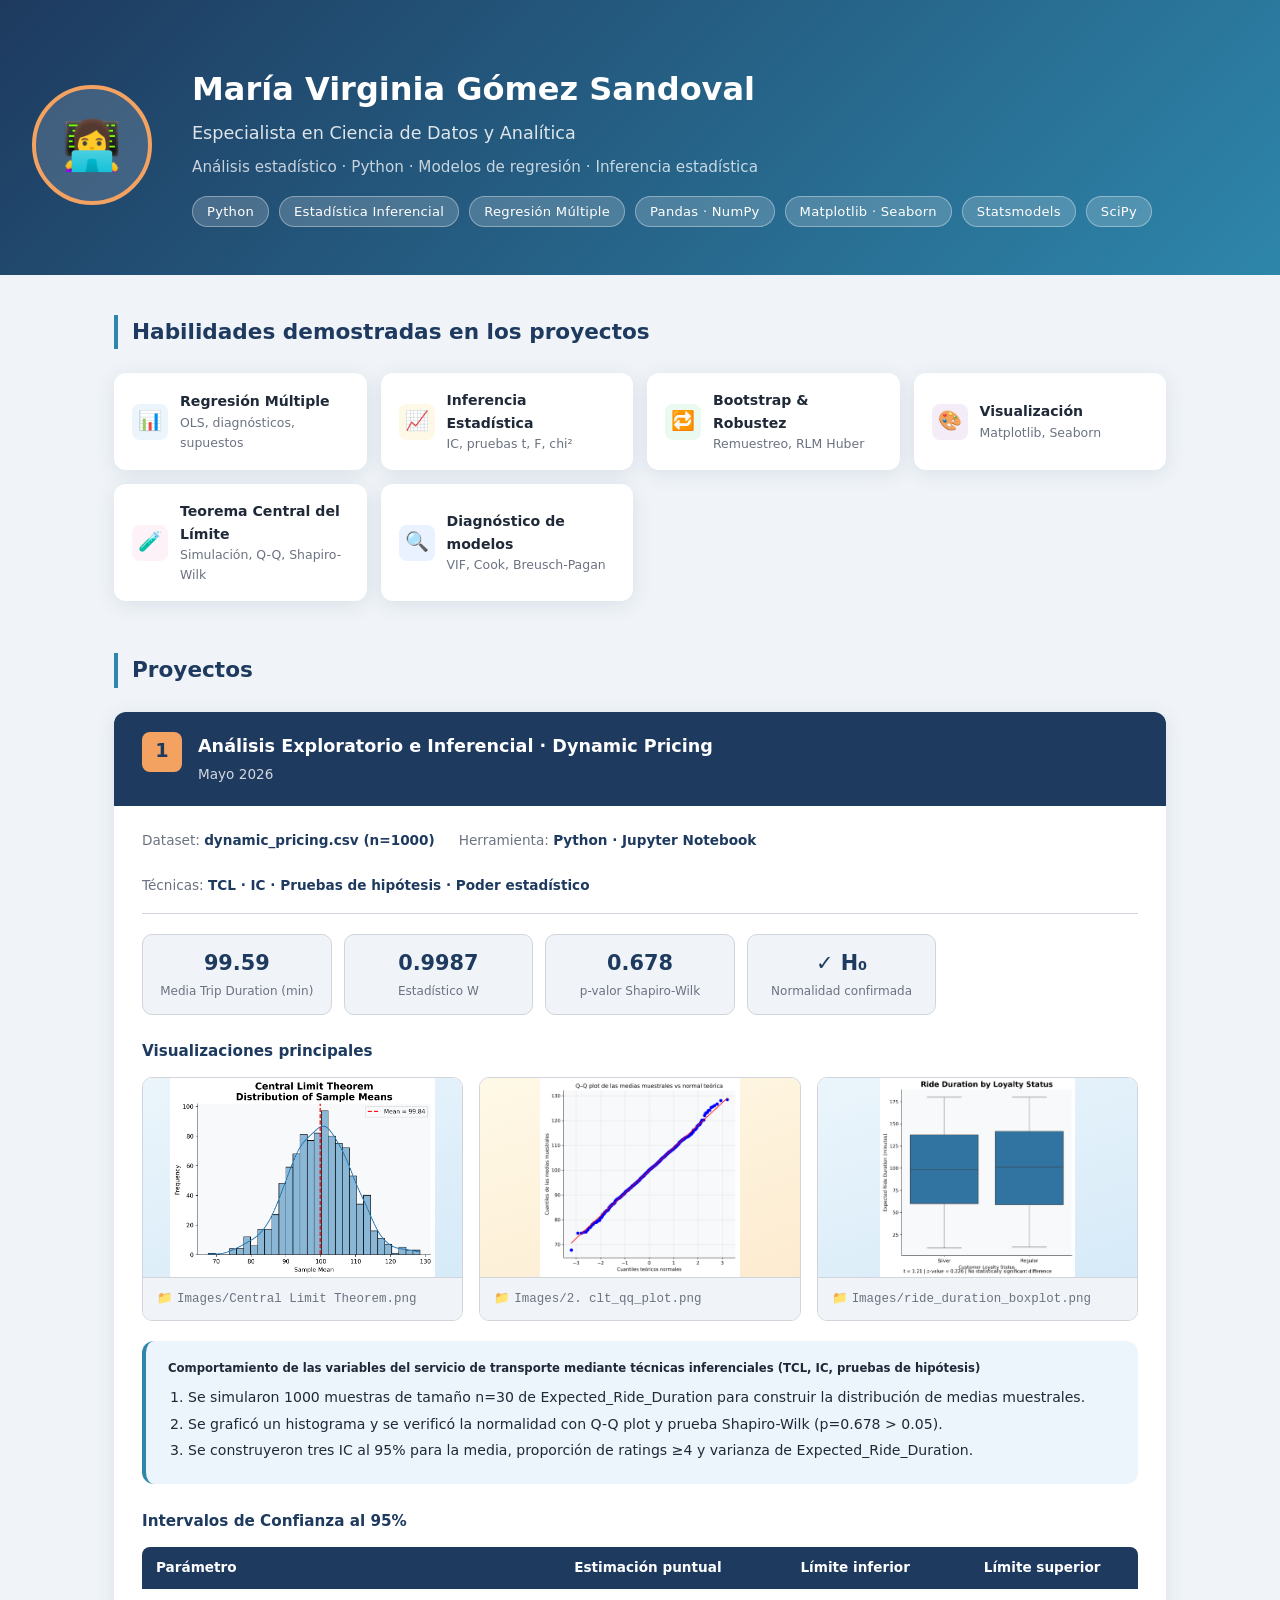
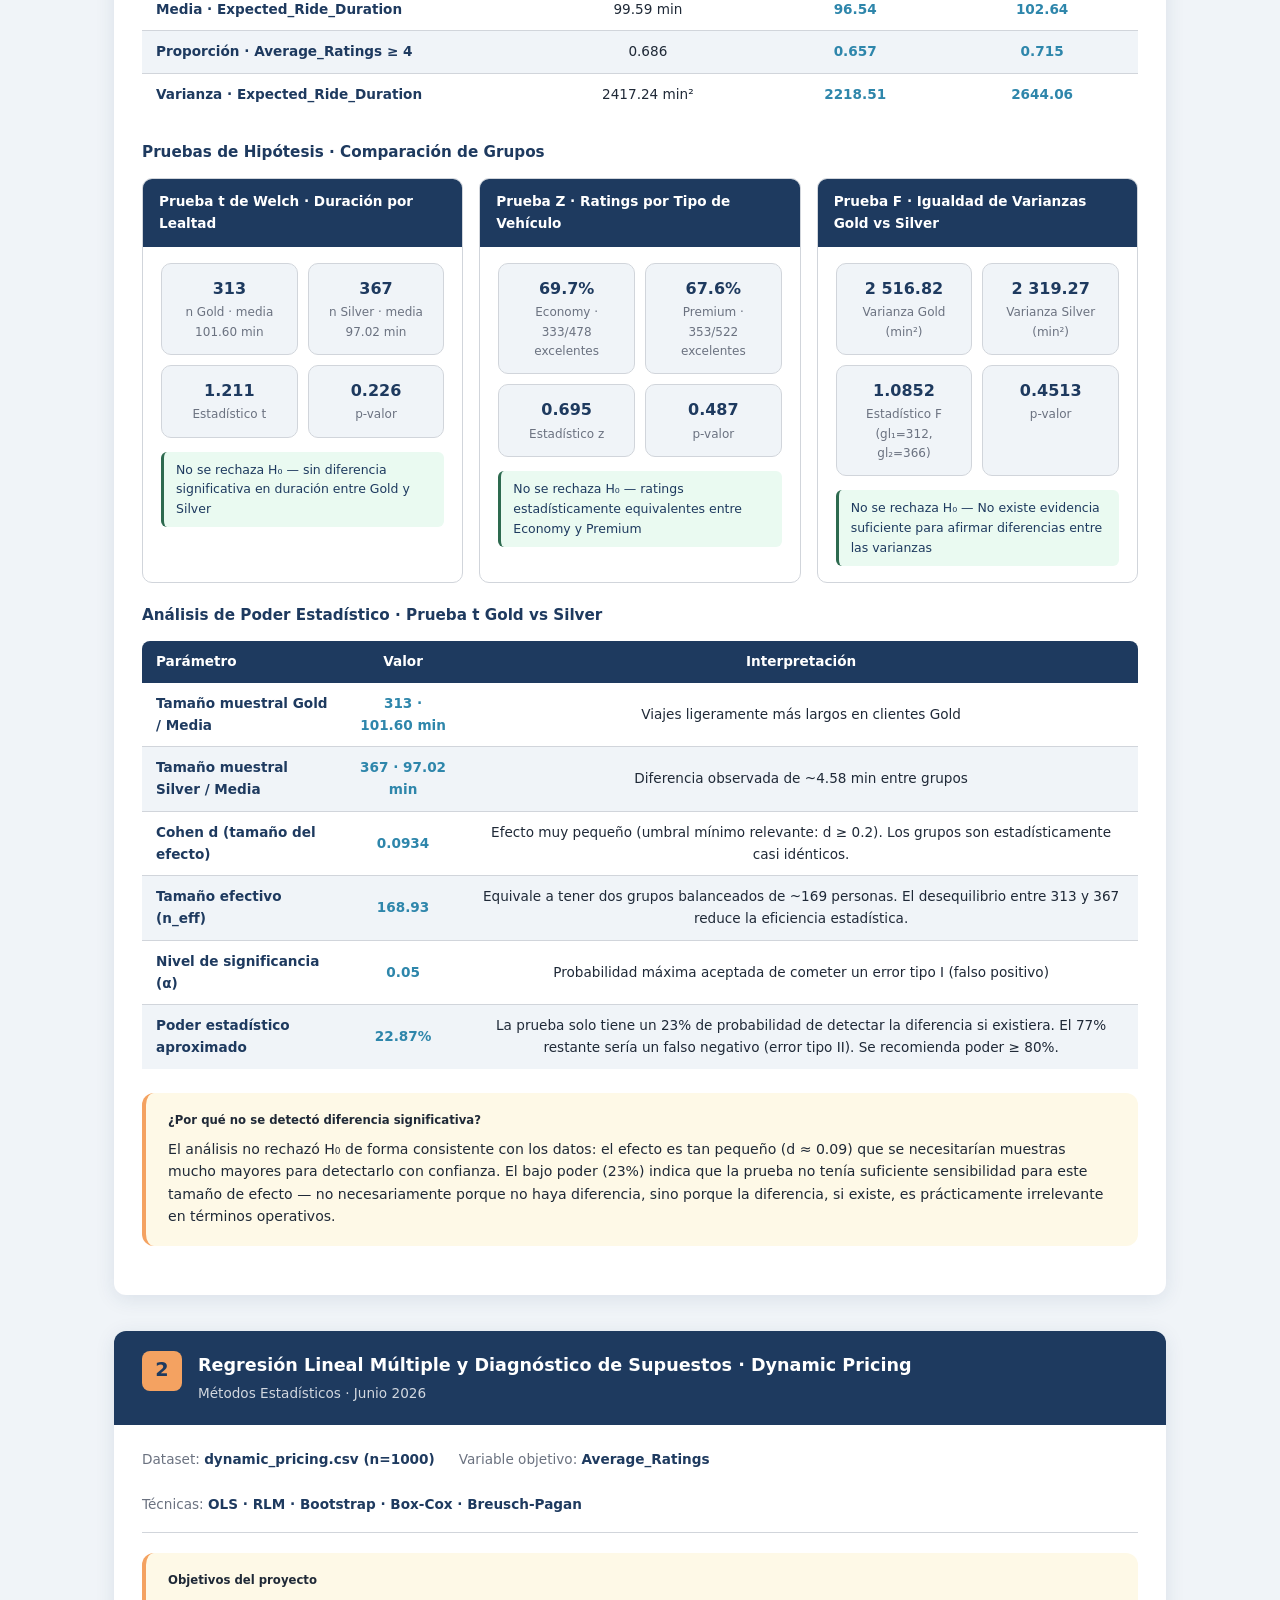
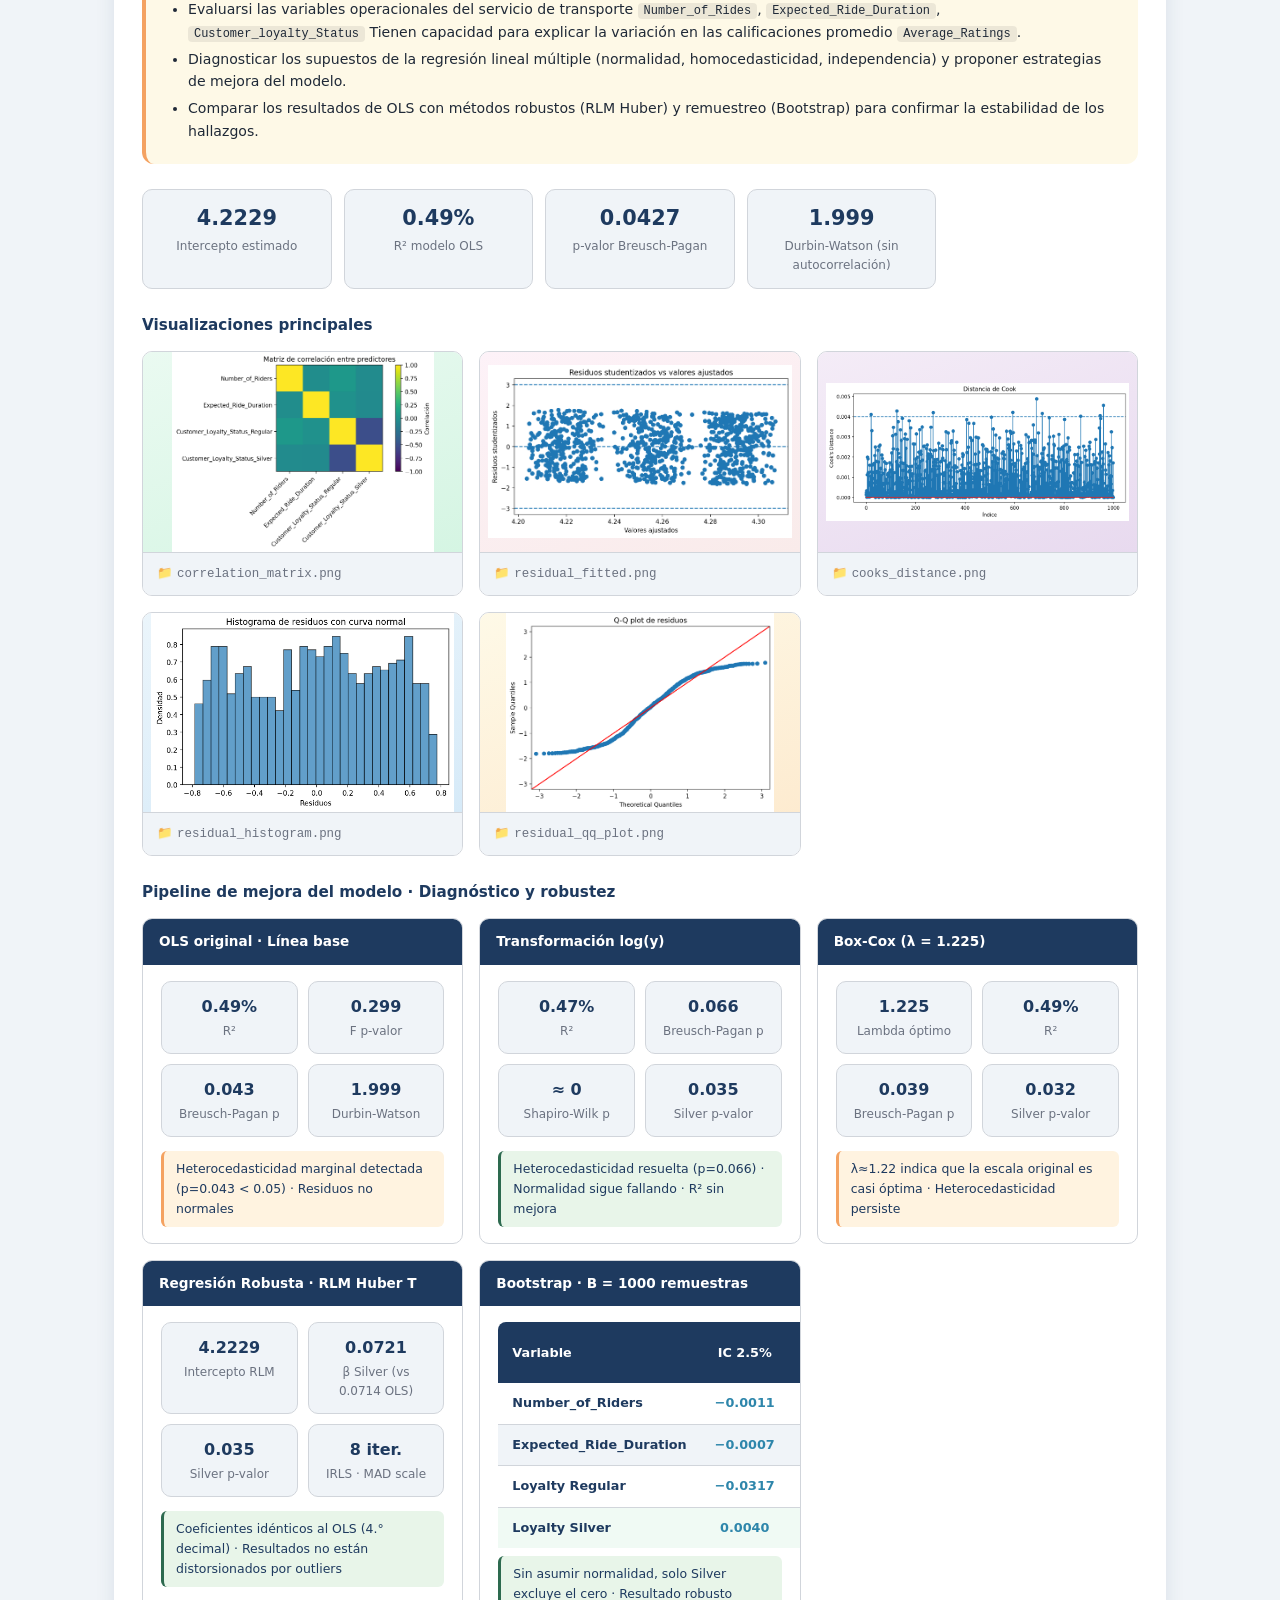
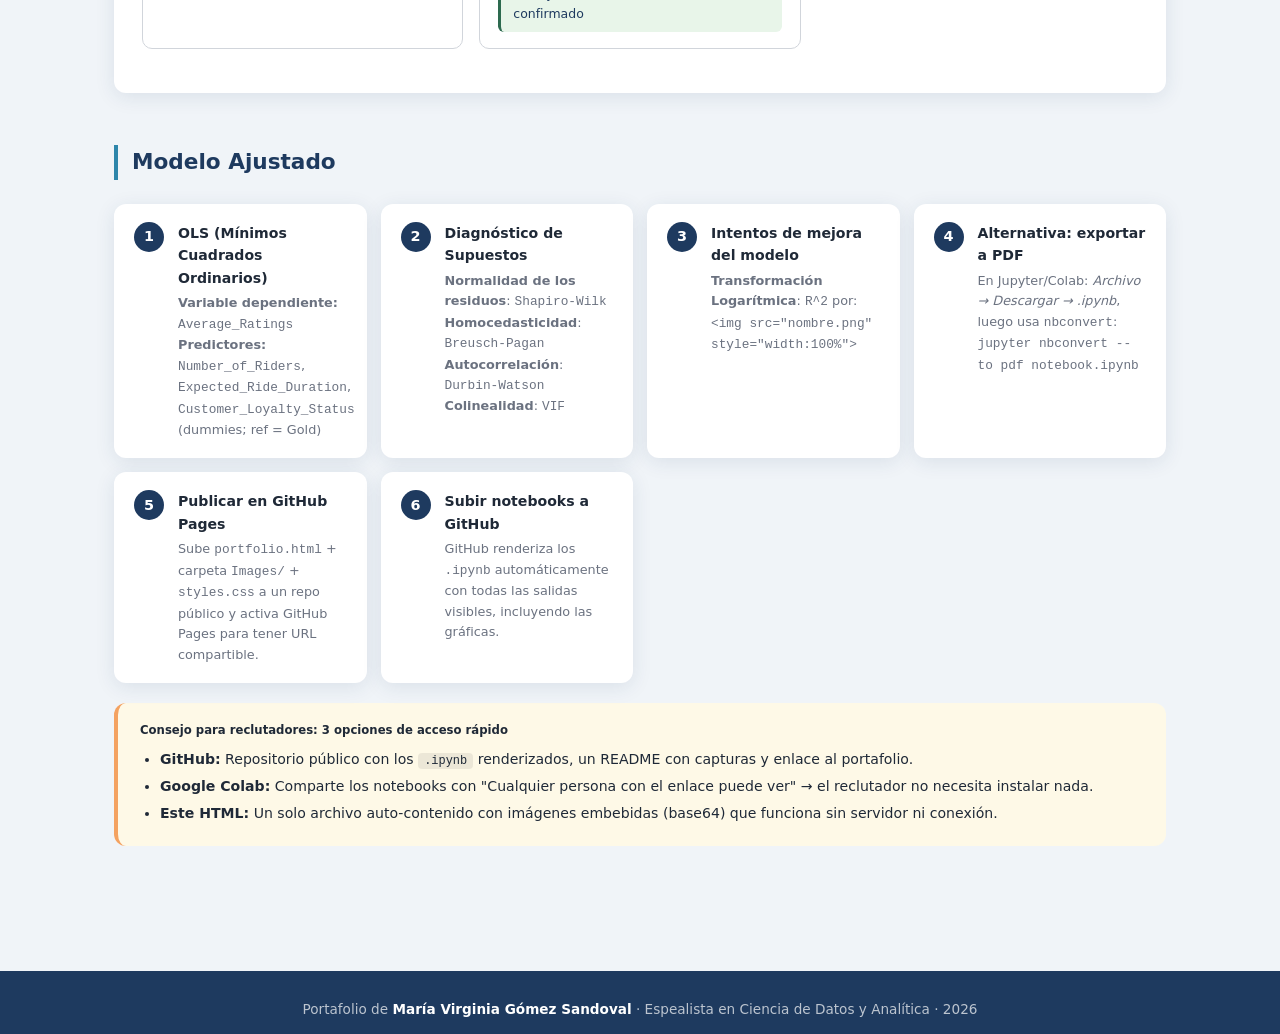
==== commit 51f1d4af: "Mejora del diseño del portafolio" ====
--- a/portfolio.html
+++ b/portfolio.html
@@ -344,7 +344,7 @@
         <div class="proj-number">2</div>
         <div>
           <h3>Regresión Lineal Múltiple y Diagnóstico de Supuestos · Dynamic Pricing</h3>
-          <p>Métodos Estadísticos en la Ciencia de Datos y Analítica · Junio 2026</p>
+          <p>Métodos Estadísticos · Junio 2026</p>
         </div>
       </div>
 
@@ -355,6 +355,17 @@
           <div class="meta-item"><span>Variable objetivo: </span><strong>Average_Ratings</strong></div>
           <div class="meta-item"><span>Técnicas: </span><strong>OLS · RLM · Bootstrap · Box-Cox · Breusch-Pagan</strong></div>
         </div>
+
+      <!-- Objetivos -->       
+      <div class="info-box amber">
+        <h5>Objetivos del proyecto</h5>
+        <ul>
+        <li>Evaluarsi las variables operacionales del servicio de transporte <code>Number_of_Rides</code>, <code>Expected_Ride_Duration</code>, <code>Customer_loyalty_Status</code> Tienen capacidad para explicar la variación en las calificaciones promedio <code>Average_Ratings</code>.</li>
+        <li>Diagnosticar los supuestos de la regresión lineal múltiple (normalidad, homocedasticidad, independencia) y proponer estrategias de mejora del modelo.</li>
+        <li>Comparar los resultados de OLS con métodos robustos (RLM Huber) y remuestreo (Bootstrap) para confirmar la estabilidad de los hallazgos.</li>
+        </ul>
+      </div>
+        
 
         <!-- Resultados numéricos clave -->
         <div class="results-grid">
@@ -534,31 +545,32 @@
 
   <!-- ─── GUÍA DE EXPORTACIÓN ─────────────────────────────── -->
   <section>
-    <h2 class="section-title">Cómo convertir los notebooks en imágenes para el portafolio</h2>
+    <h2 class="section-title">Modelo Ajustado</h2>
     <div class="export-steps">
 
       <div class="step">
         <div class="step-num">1</div>
         <div>
-          <h5>Agregar <code>plt.savefig()</code></h5>
-          <p>Añade antes de cada <code>plt.show()</code>:<br>
-          <code>plt.savefig('nombre.png', dpi=200, bbox_inches='tight')</code></p>
+          <h5>OLS (Mínimos Cuadrados Ordinarios)</h5>
+          <p><strong>Variable dependiente:</strong> <code>Average_Ratings</code><br> <strong>Predictores:</strong>
+          <code>Number_of_Riders</code>, <code>Expected_Ride_Duration</code>, <code>Customer_Loyalty_Status</code> (dummies; ref = Gold)</p>
         </div>
       </div>
 
       <div class="step">
         <div class="step-num">2</div>
         <div>
-          <h5>Descargar imágenes de Colab</h5>
-          <p>Panel izquierdo → ícono de carpeta → clic derecho sobre cada <code>.png</code> → Descargar.</p>
+          <h5>Diagnóstico de Supuestos</h5>
+          <p><strong>Normalidad de los residuos</strong>: <code>Shapiro-Wilk</code>  <br>
+            <strong>Homocedasticidad</strong>: <code>Breusch-Pagan</code> <br> <strong>Autocorrelación</strong>: <code>Durbin-Watson</code> <br> <strong>Colinealidad</strong>: <code>VIF</code></p>
         </div>
       </div>
 
       <div class="step">
         <div class="step-num">3</div>
         <div>
-          <h5>Incrustar en este portafolio</h5>
-          <p>Reemplaza cada <code>viz-placeholder</code> por:<br>
+          <h5>Intentos de mejora del modelo</h5>
+          <p><strong>Transformación Logarítmica</strong>: <code>R^2</code> por:<br>
           <code>&lt;img src="nombre.png" style="width:100%"&gt;</code></p>
         </div>
       </div>
@@ -604,7 +616,7 @@
 
 <footer>
   Portafolio de <strong>María Virginia Gómez Sandoval</strong> ·
-  Especialización en Ciencia de Datos y Analítica · UNAD · 2026
+  Espealista en Ciencia de Datos y Analítica · 2026
 </footer>
 
 </body>
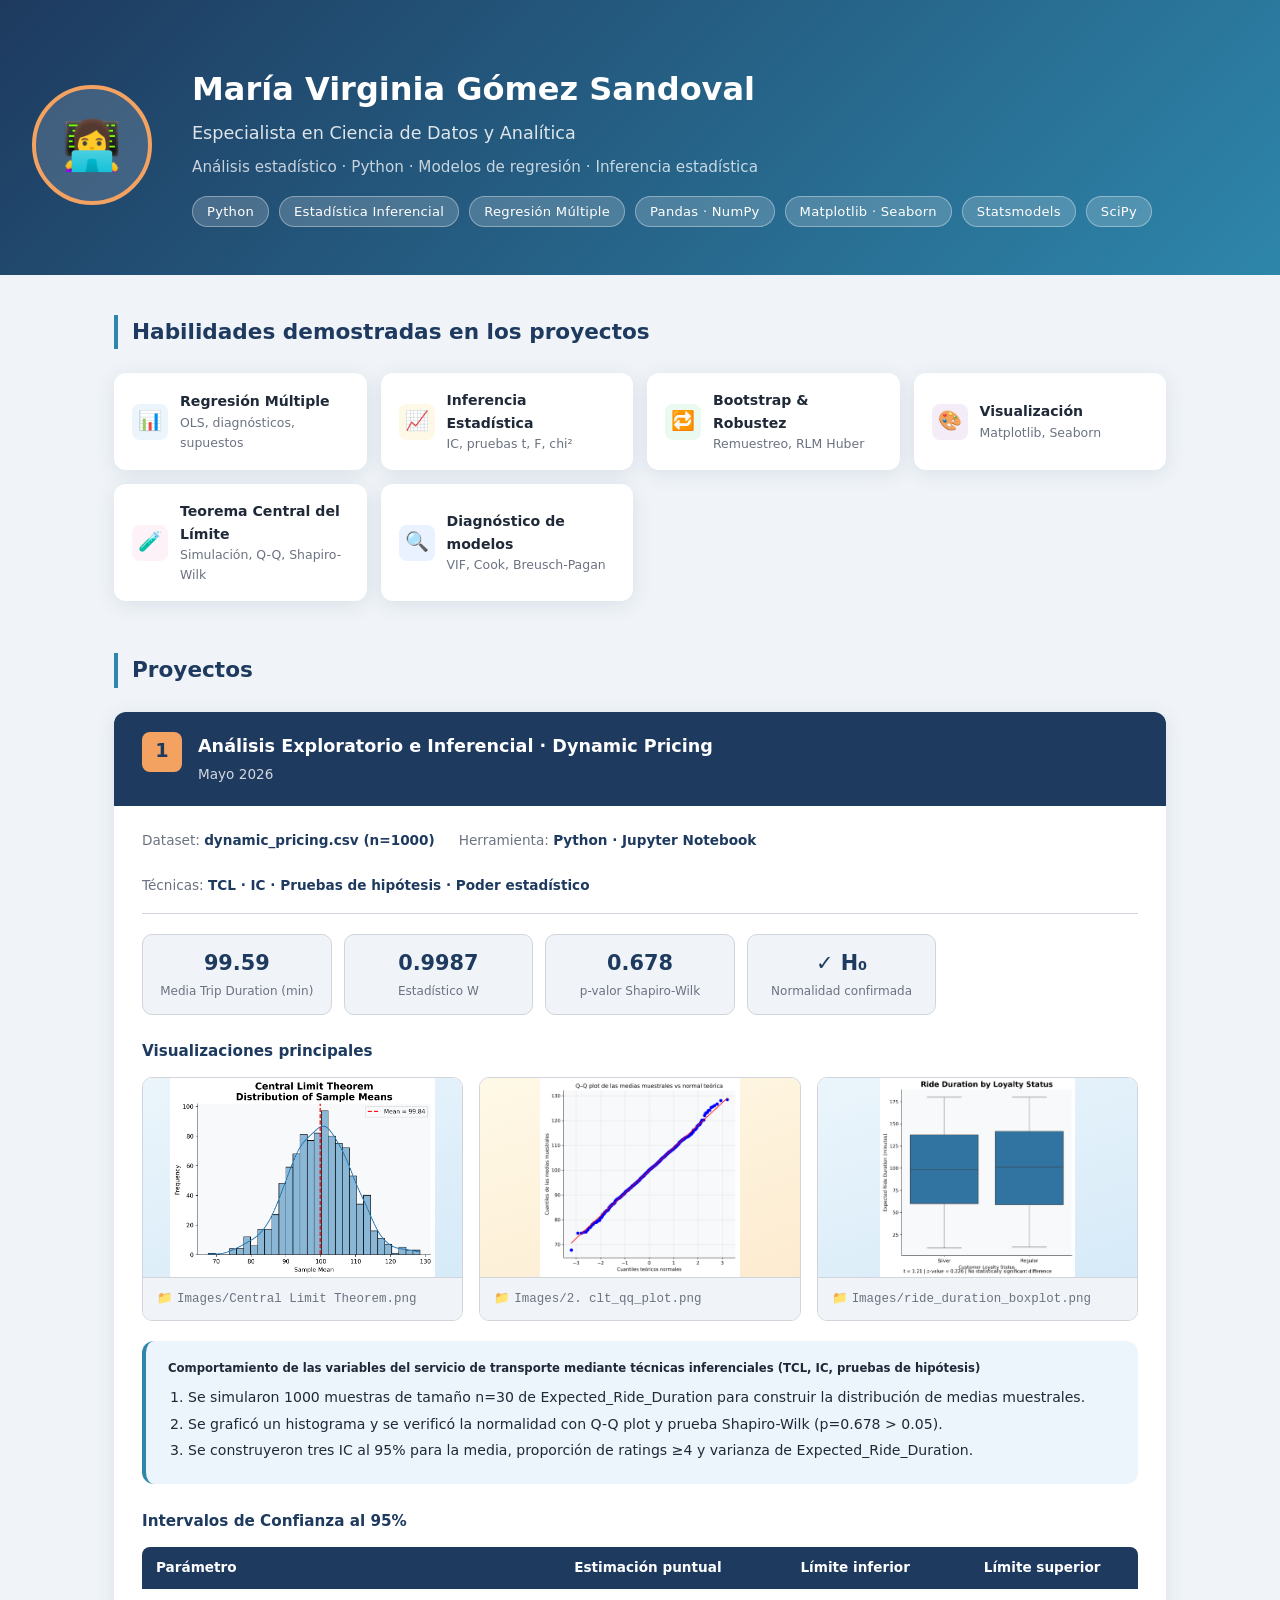
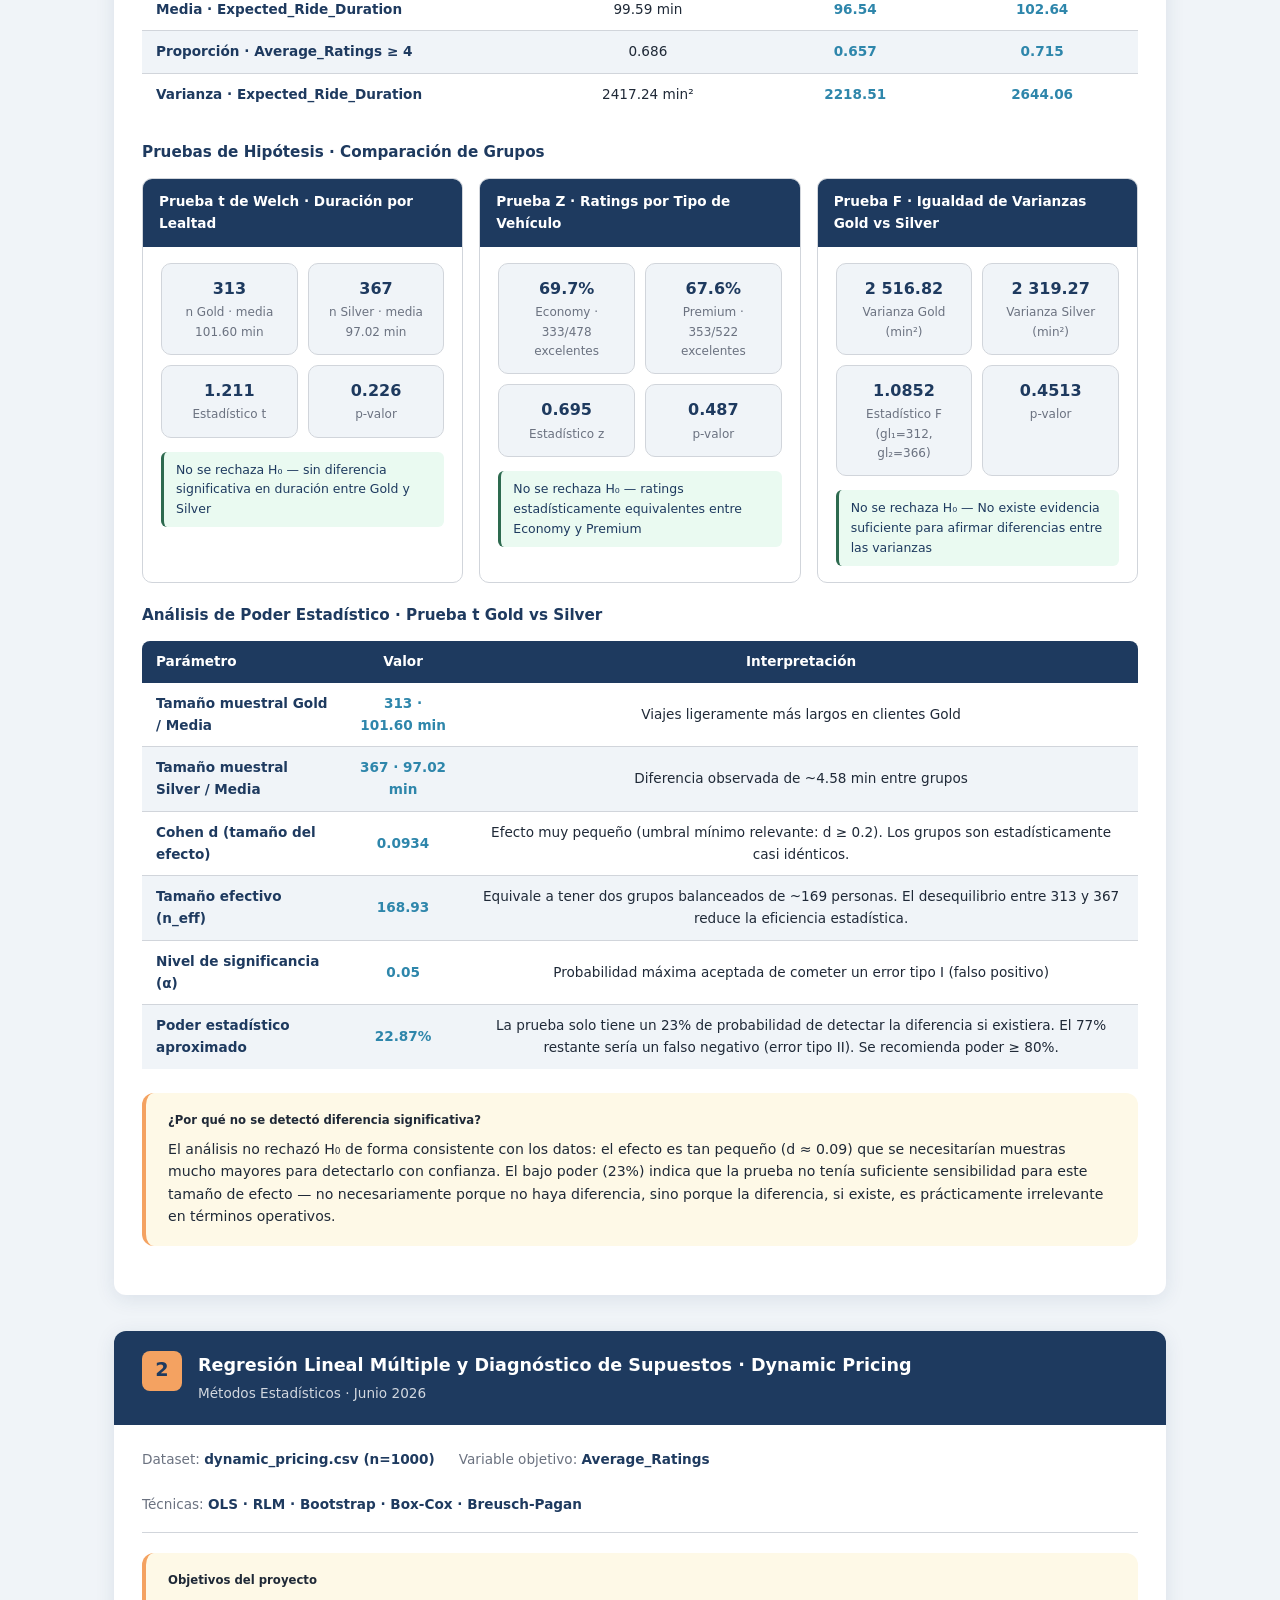
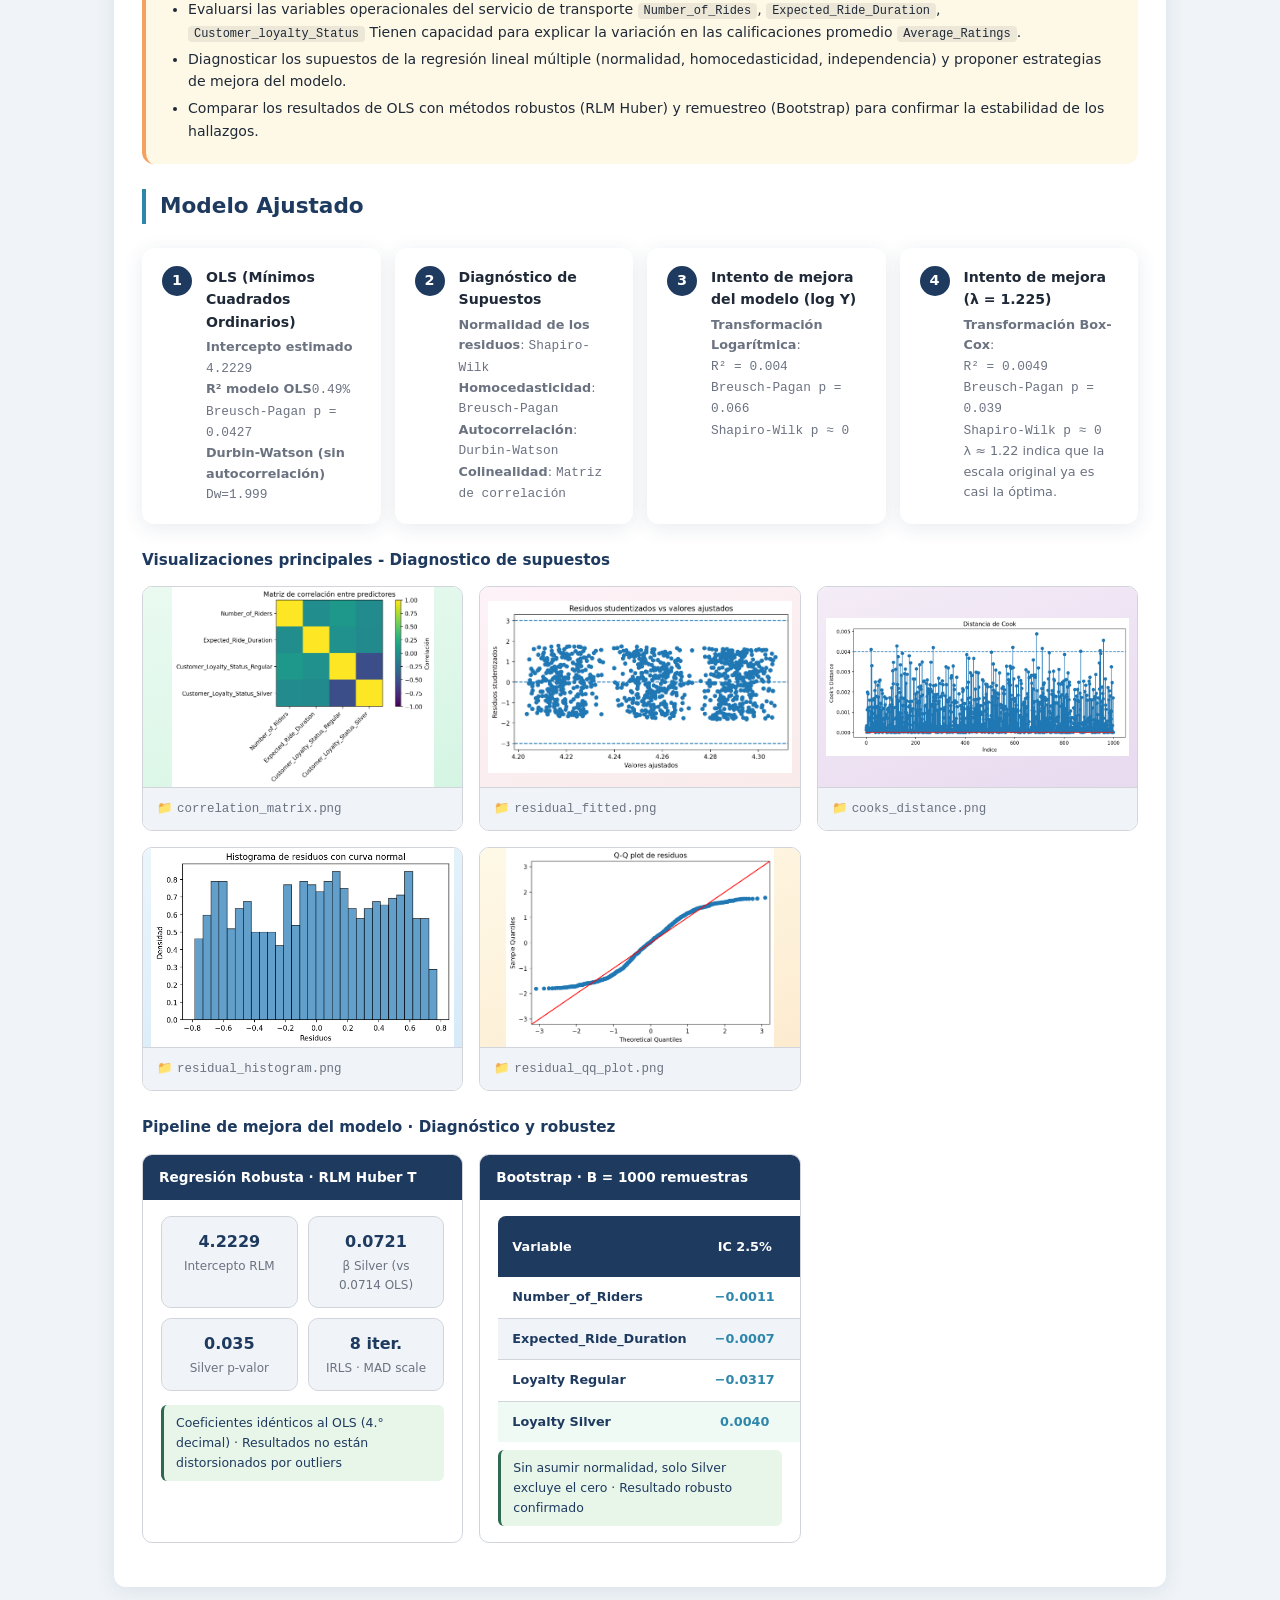
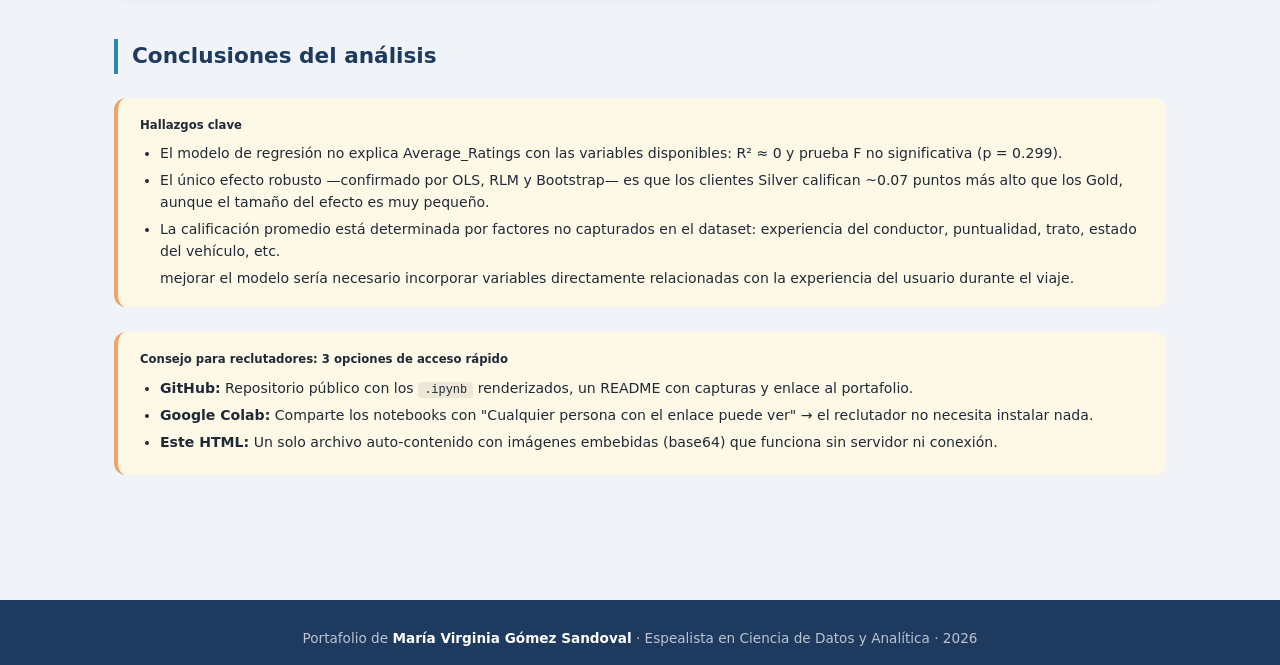
==== commit 89ac42de: "Version del portafolio para realizar 2 ajustes" ====
--- a/portfolio.html
+++ b/portfolio.html
@@ -366,30 +366,53 @@
         </ul>
       </div>
         
-
-        <!-- Resultados numéricos clave -->
-        <div class="results-grid">
-          <div class="result-chip">
-            <div class="value">4.2229</div>
-            <div class="label">Intercepto estimado</div>
-          </div>
-          <div class="result-chip">
-            <div class="value">0.49%</div>
-            <div class="label">R² modelo OLS</div>
-          </div>
-          <div class="result-chip">
-            <div class="value">0.0427</div>
-            <div class="label">p-valor Breusch-Pagan</div>
-          </div>
-          <div class="result-chip">
-            <div class="value">1.999</div>
-            <div class="label">Durbin-Watson (sin autocorrelación)</div>
-          </div>
-        </div>
+       <!-- ─── GUÍA DE EXPORTACIÓN ─────────────────────────────── -->
+  <section>
+    <h2 class="section-title">Modelo Ajustado</h2>
+    <div class="export-steps">
+
+      <div class="step">
+        <div class="step-num">1</div>
+        <div>
+          <h5>OLS (Mínimos Cuadrados Ordinarios)</h5>
+          <p><strong>Intercepto estimado</strong> <code>4.2229</code><br> <strong>R² modelo OLS</strong><code>0.49%</code> <br><code>Breusch-Pagan p = 0.0427</code> <br><strong>Durbin-Watson (sin autocorrelación)</strong><br> <code>Dw=1.999</code> </p>
+        </div>
+      </div>
+
+      <div class="step">
+        <div class="step-num">2</div>
+        <div>
+          <h5>Diagnóstico de Supuestos</h5>
+          <p><strong>Normalidad de los residuos</strong>: <code>Shapiro-Wilk</code>  <br>
+            <strong>Homocedasticidad</strong>: <code>Breusch-Pagan</code> <br> <strong>Autocorrelación</strong>: <code>Durbin-Watson</code> <br> <strong>Colinealidad</strong>: <code>Matriz de correlación</code></p>
+        </div>
+      </div>
+
+      <div class="step">
+        <div class="step-num">3</div>
+        <div>
+          <h5>Intento de mejora del modelo (log Y)</h5>
+          <p><strong>Transformación Logarítmica</strong>: <br><code>R² = 0.004</code><br>
+           <code>Breusch-Pagan p = 0.066</code><br><code>Shapiro-Wilk p ≈ 0</code> <br> </p>
+        </div>
+      </div>
+
+      <div class="step">
+        <div class="step-num">4</div>
+        <div>
+          <h5>Intento de mejora (λ = 1.225)</h5>
+          <p><strong>Transformación Box-Cox</strong>: <br> <code>R² = 0.0049</code><br>
+          <code> Breusch-Pagan p = 0.039</code><br><code>Shapiro-Wilk p ≈ 0</code> <br> λ ≈ 1.22 indica que la escala original ya es casi la óptima.</p>
+        </div>
+      </div>
+
+    </div>
+
+  </section>
 
         <!-- Visualizaciones mockup -->
         <div class="viz-section">
-          <h4>Visualizaciones principales</h4>
+          <h4>Visualizaciones principales - Diagnostico de supuestos</h4>
           <div class="viz-grid">
 
             <!-- Heatmap correlación -->
@@ -451,53 +474,6 @@
 
           <div class="viz-grid viz-grid--wide">
 
-            <!-- OLS original -->
-            <div class="viz-card">
-              <div class="test-card-header">OLS original · Línea base</div>
-              <div class="test-card-body">
-                <div class="test-chips-grid">
-                  <div class="result-chip result-chip--sm"><div class="value">0.49%</div><div class="label">R²</div></div>
-                  <div class="result-chip result-chip--sm"><div class="value">0.299</div><div class="label">F p-valor</div></div>
-                  <div class="result-chip result-chip--sm"><div class="value">0.043</div><div class="label">Breusch-Pagan p</div></div>
-                  <div class="result-chip result-chip--sm"><div class="value">1.999</div><div class="label">Durbin-Watson</div></div>
-                </div>
-                <div class="conclusion-box" style="background:#fff3e0;border-color:#f4a261;">
-                  Heterocedasticidad marginal detectada (p=0.043 &lt; 0.05) · Residuos no normales
-                </div>
-              </div>
-            </div>
-
-            <!-- Log -->
-            <div class="viz-card">
-              <div class="test-card-header">Transformación log(y)</div>
-              <div class="test-card-body">
-                <div class="test-chips-grid">
-                  <div class="result-chip result-chip--sm"><div class="value">0.47%</div><div class="label">R²</div></div>
-                  <div class="result-chip result-chip--sm"><div class="value">0.066</div><div class="label">Breusch-Pagan p</div></div>
-                  <div class="result-chip result-chip--sm"><div class="value">≈ 0</div><div class="label">Shapiro-Wilk p</div></div>
-                  <div class="result-chip result-chip--sm"><div class="value">0.035</div><div class="label">Silver p-valor</div></div>
-                </div>
-                <div class="conclusion-box" style="background:#e8f5e9;border-color:#2D6A4F;">
-                  Heterocedasticidad resuelta (p=0.066) · Normalidad sigue fallando · R² sin mejora
-                </div>
-              </div>
-            </div>
-
-            <!-- Box-Cox -->
-            <div class="viz-card">
-              <div class="test-card-header">Box-Cox (λ = 1.225)</div>
-              <div class="test-card-body">
-                <div class="test-chips-grid">
-                  <div class="result-chip result-chip--sm"><div class="value">1.225</div><div class="label">Lambda óptimo</div></div>
-                  <div class="result-chip result-chip--sm"><div class="value">0.49%</div><div class="label">R²</div></div>
-                  <div class="result-chip result-chip--sm"><div class="value">0.039</div><div class="label">Breusch-Pagan p</div></div>
-                  <div class="result-chip result-chip--sm"><div class="value">0.032</div><div class="label">Silver p-valor</div></div>
-                </div>
-                <div class="conclusion-box" style="background:#fff3e0;border-color:#f4a261;">
-                  λ≈1.22 indica que la escala original es casi óptima · Heterocedasticidad persiste
-                </div>
-              </div>
-            </div>
 
             <!-- RLM Huber -->
             <div class="viz-card">
@@ -545,64 +521,20 @@
 
   <!-- ─── GUÍA DE EXPORTACIÓN ─────────────────────────────── -->
   <section>
-    <h2 class="section-title">Modelo Ajustado</h2>
-    <div class="export-steps">
-
-      <div class="step">
-        <div class="step-num">1</div>
-        <div>
-          <h5>OLS (Mínimos Cuadrados Ordinarios)</h5>
-          <p><strong>Variable dependiente:</strong> <code>Average_Ratings</code><br> <strong>Predictores:</strong>
-          <code>Number_of_Riders</code>, <code>Expected_Ride_Duration</code>, <code>Customer_Loyalty_Status</code> (dummies; ref = Gold)</p>
-        </div>
-      </div>
-
-      <div class="step">
-        <div class="step-num">2</div>
-        <div>
-          <h5>Diagnóstico de Supuestos</h5>
-          <p><strong>Normalidad de los residuos</strong>: <code>Shapiro-Wilk</code>  <br>
-            <strong>Homocedasticidad</strong>: <code>Breusch-Pagan</code> <br> <strong>Autocorrelación</strong>: <code>Durbin-Watson</code> <br> <strong>Colinealidad</strong>: <code>VIF</code></p>
-        </div>
-      </div>
-
-      <div class="step">
-        <div class="step-num">3</div>
-        <div>
-          <h5>Intentos de mejora del modelo</h5>
-          <p><strong>Transformación Logarítmica</strong>: <code>R^2</code> por:<br>
-          <code>&lt;img src="nombre.png" style="width:100%"&gt;</code></p>
-        </div>
-      </div>
-
-      <div class="step">
-        <div class="step-num">4</div>
-        <div>
-          <h5>Alternativa: exportar a PDF</h5>
-          <p>En Jupyter/Colab: <em>Archivo → Descargar → .ipynb</em>, luego usa <code>nbconvert</code>:<br>
-          <code>jupyter nbconvert --to pdf notebook.ipynb</code></p>
-        </div>
-      </div>
-
-      <div class="step">
-        <div class="step-num">5</div>
-        <div>
-          <h5>Publicar en GitHub Pages</h5>
-          <p>Sube <code>portfolio.html</code> + carpeta <code>Images/</code> + <code>styles.css</code> a un repo público y activa GitHub Pages para tener URL compartible.</p>
-        </div>
-      </div>
-
-      <div class="step">
-        <div class="step-num">6</div>
-        <div>
-          <h5>Subir notebooks a GitHub</h5>
-          <p>GitHub renderiza los <code>.ipynb</code> automáticamente con todas las salidas visibles, incluyendo las gráficas.</p>
-        </div>
-      </div>
-
-    </div>
+    <h2 class="section-title">Conclusiones del análisis</h2>
+    
+
 
     <div class="info-box amber">
+      <h5>Hallazgos clave</h5>
+      <ul>
+        <li>El modelo de regresión no explica Average_Ratings con las variables disponibles: R² ≈ 0 y prueba F no significativa (p = 0.299).</li>
+        <li>El único efecto robusto —confirmado por OLS, RLM y Bootstrap— es que los clientes Silver califican ~0.07 puntos más alto que los Gold, aunque el tamaño del efecto es muy pequeño.</li>
+        <li>La calificación promedio está determinada por factores no capturados en el dataset: experiencia del conductor, puntualidad, trato, estado del vehículo, etc. </li> mejorar el modelo sería necesario incorporar variables directamente relacionadas con la experiencia del usuario durante el viaje.</li>
+      </ul>
+    </div>
+
+        <div class="info-box amber">
       <h5>Consejo para reclutadores: 3 opciones de acceso rápido</h5>
       <ul>
         <li><strong>GitHub:</strong> Repositorio público con los <code>.ipynb</code> renderizados, un README con capturas y enlace al portafolio.</li>
@@ -610,6 +542,7 @@
         <li><strong>Este HTML:</strong> Un solo archivo auto-contenido con imágenes embebidas (base64) que funciona sin servidor ni conexión.</li>
       </ul>
     </div>
+  
   </section>
 
 </div><!-- /container -->
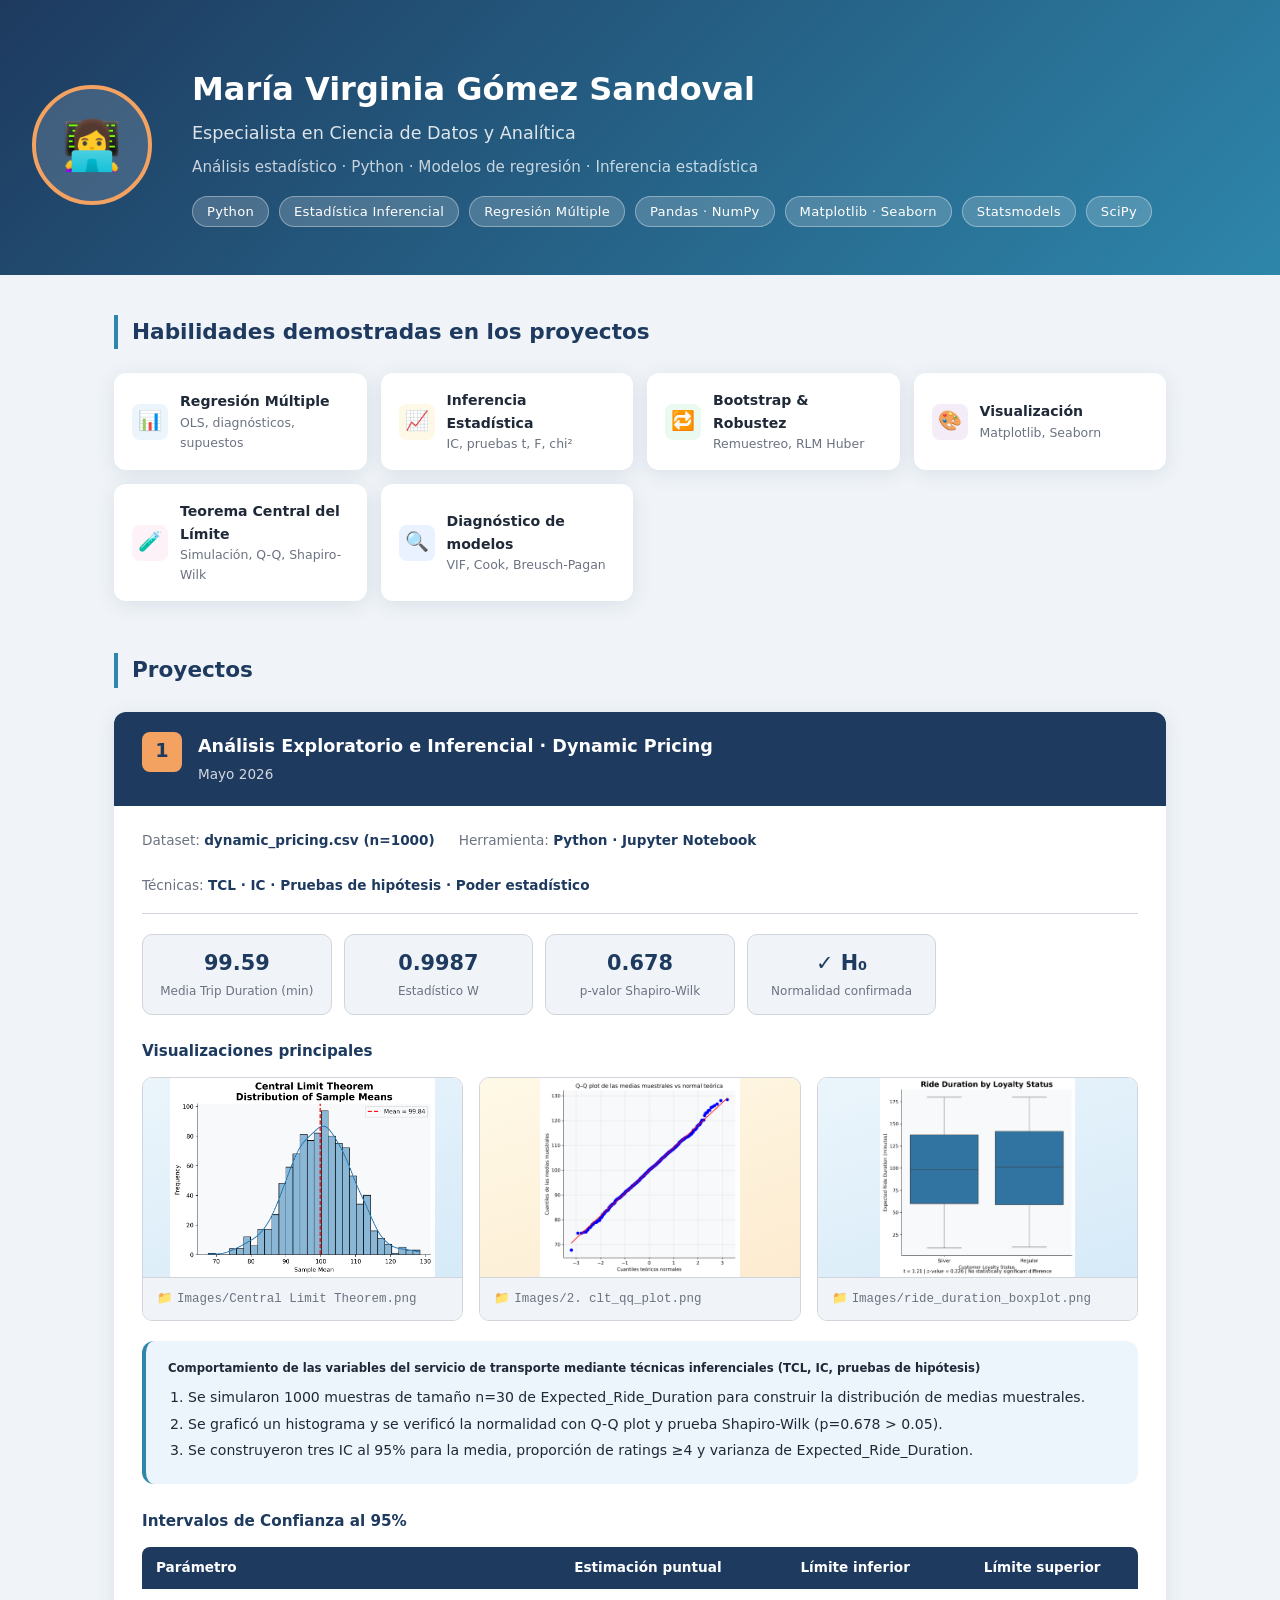
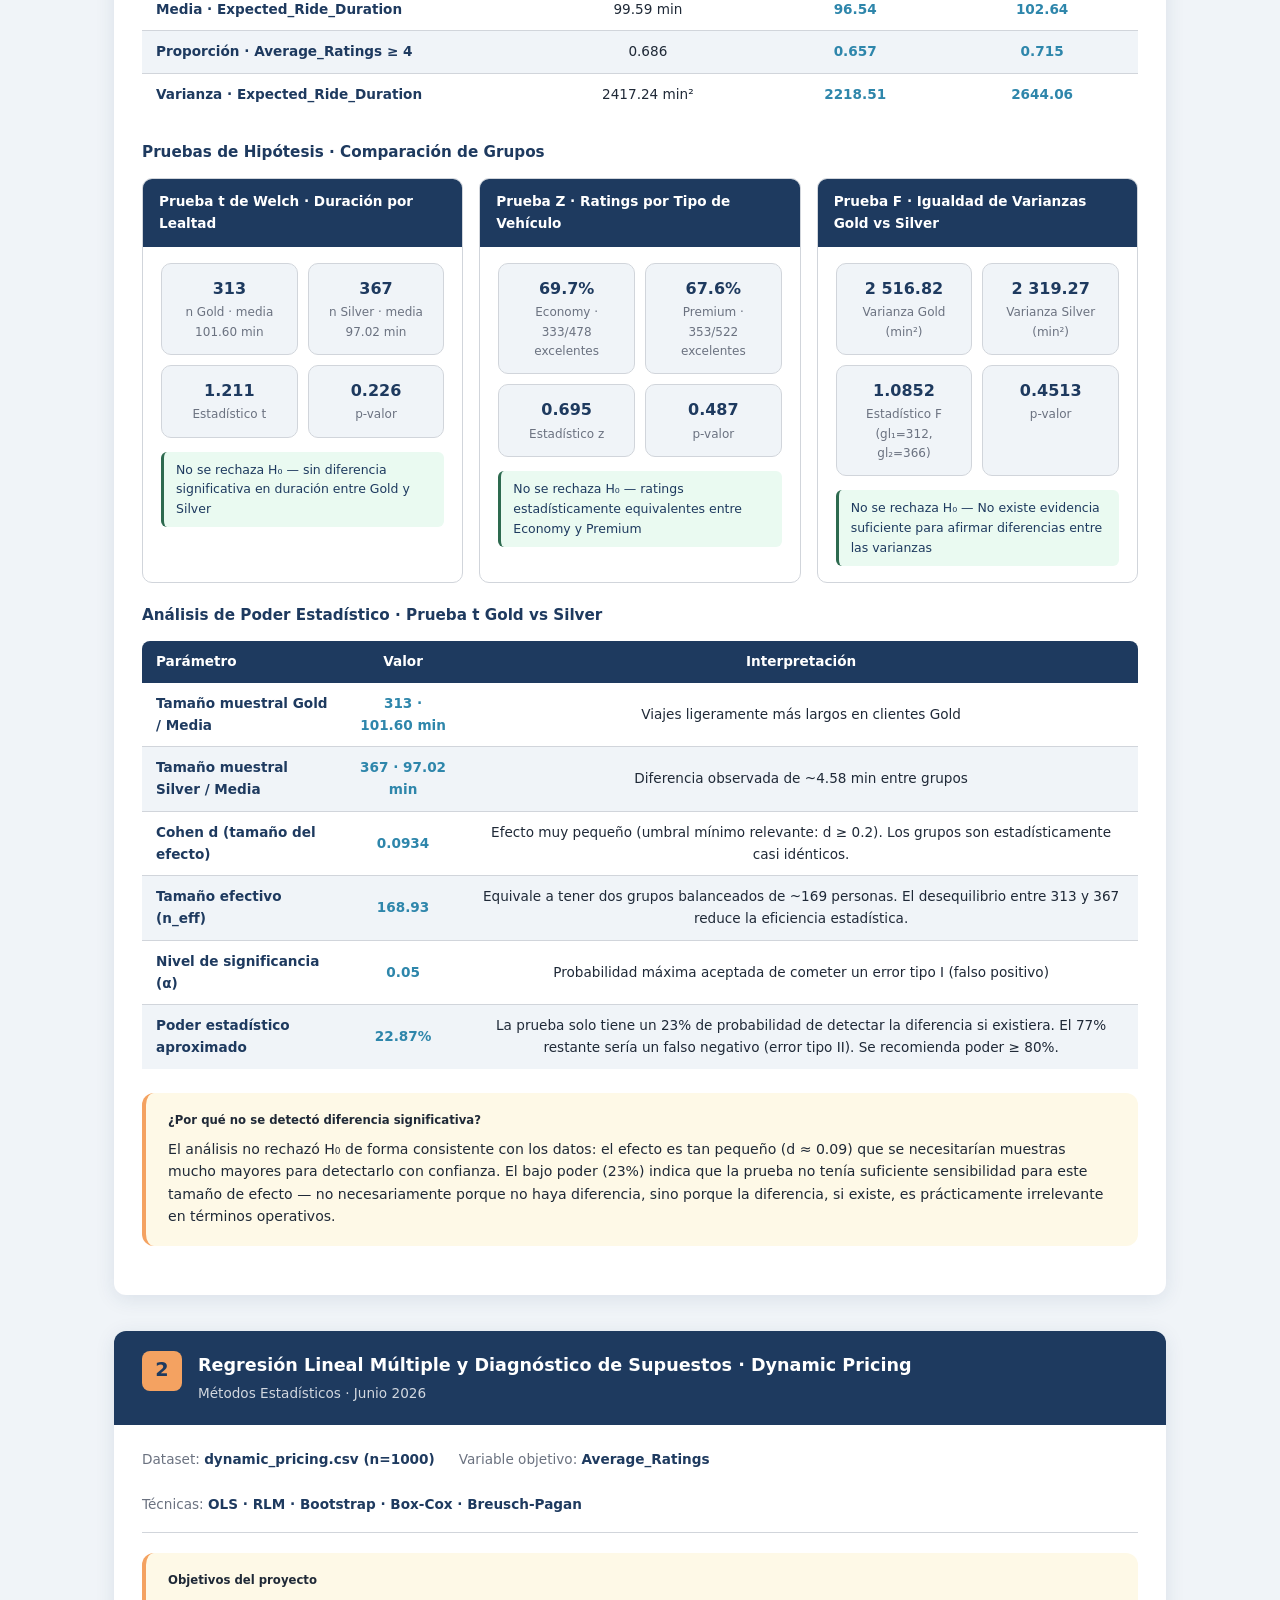
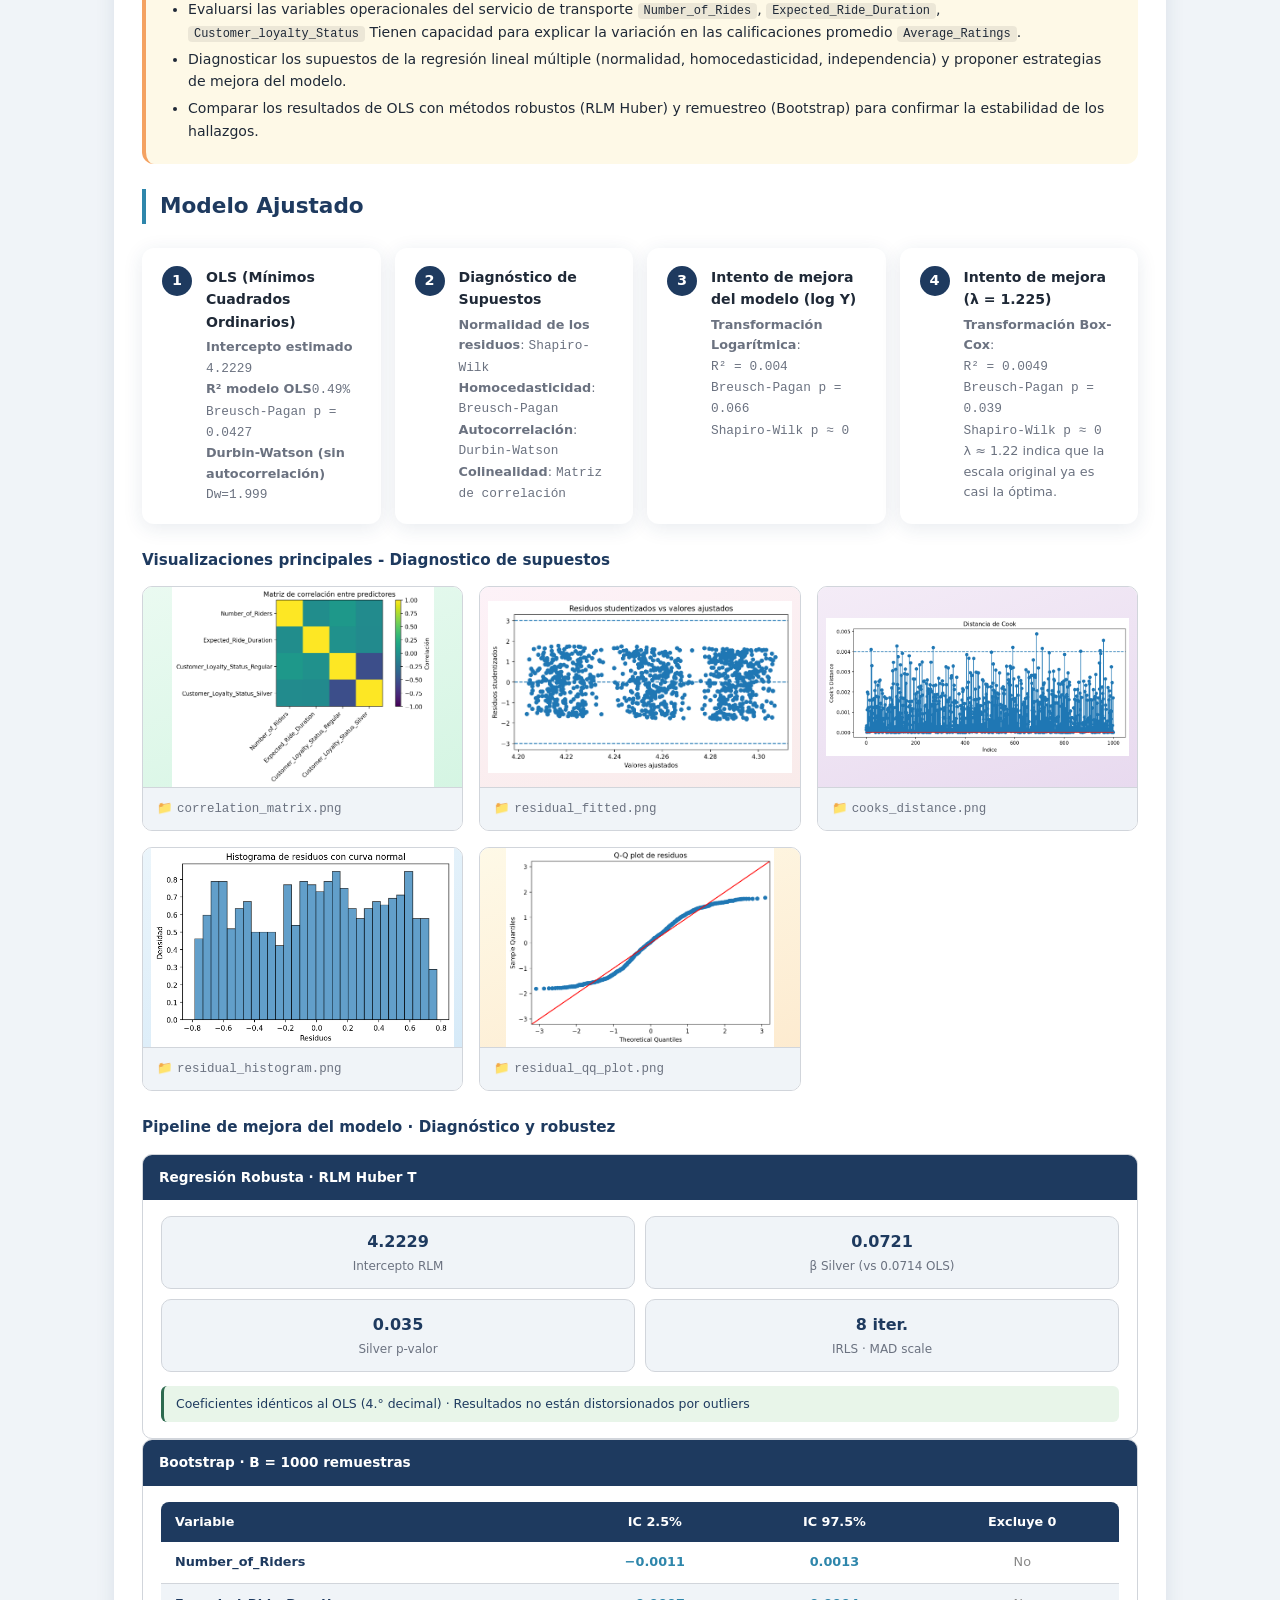
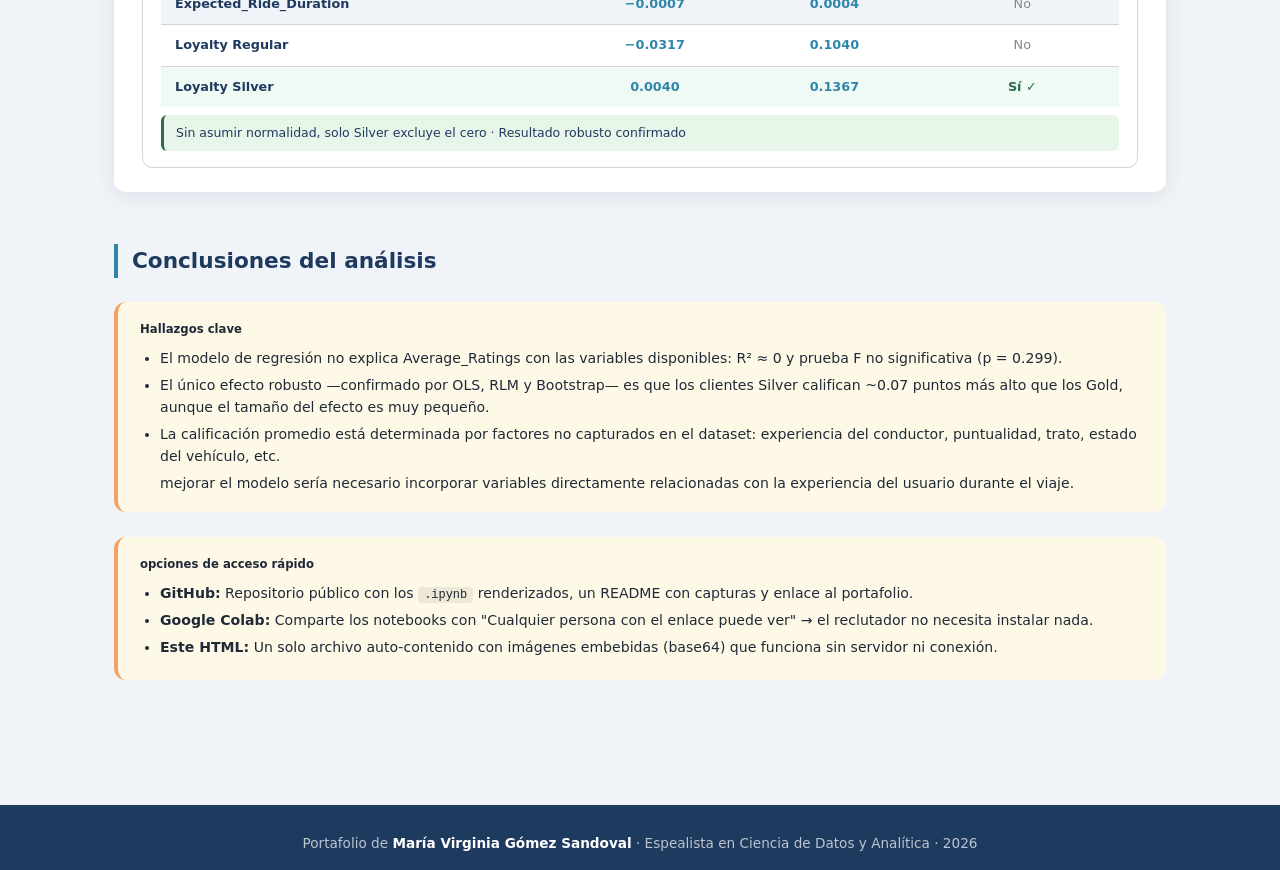
==== commit f220ecca: "Portafolio queda 1 modificación para hacer" ====
--- a/portfolio.html
+++ b/portfolio.html
@@ -472,7 +472,7 @@
         <div class="viz-section">
           <h4>Pipeline de mejora del modelo · Diagnóstico y robustez</h4>
 
-          <div class="viz-grid viz-grid--wide">
+          
 
 
             <!-- RLM Huber -->
@@ -515,7 +515,7 @@
           </div>
         </div>
 
-      </div>
+     
     </div>
   </section>
 
@@ -535,7 +535,7 @@
     </div>
 
         <div class="info-box amber">
-      <h5>Consejo para reclutadores: 3 opciones de acceso rápido</h5>
+      <h5>opciones de acceso rápido</h5>
       <ul>
         <li><strong>GitHub:</strong> Repositorio público con los <code>.ipynb</code> renderizados, un README con capturas y enlace al portafolio.</li>
         <li><strong>Google Colab:</strong> Comparte los notebooks con "Cualquier persona con el enlace puede ver" → el reclutador no necesita instalar nada.</li>
